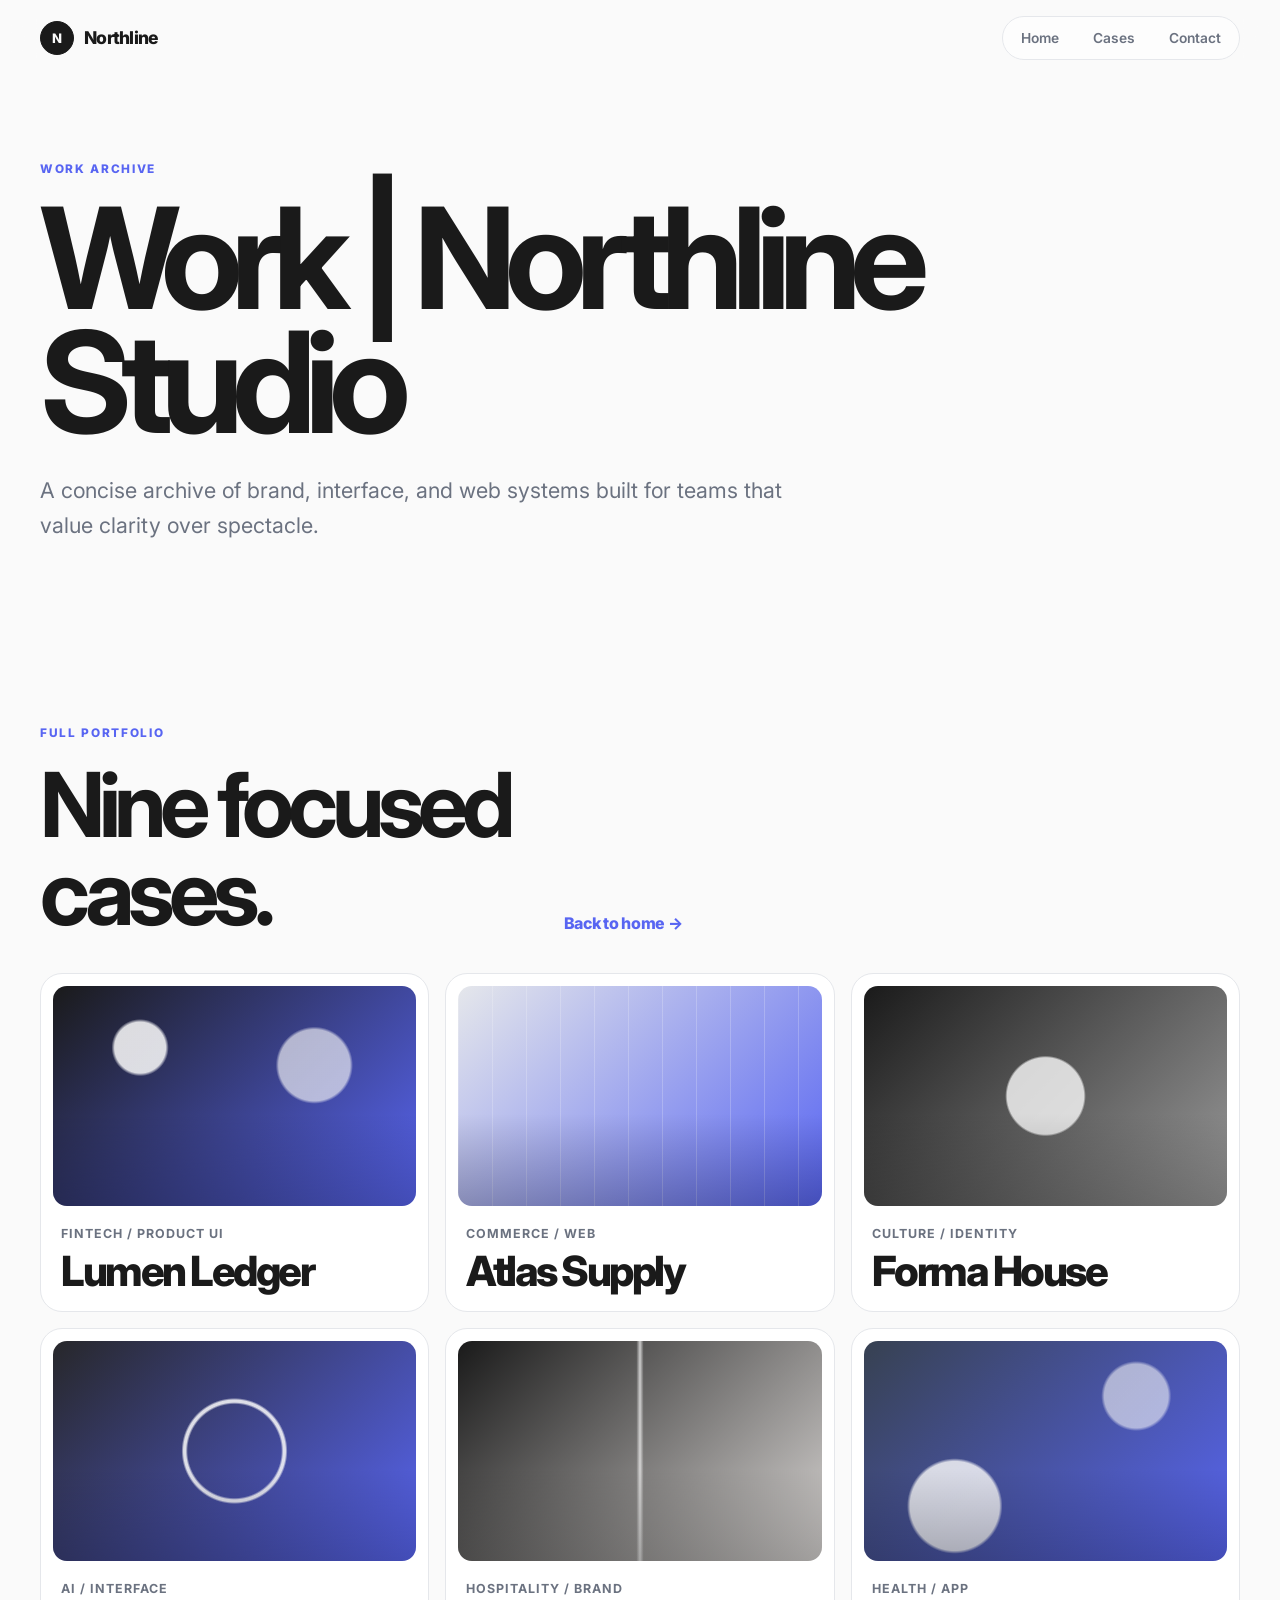
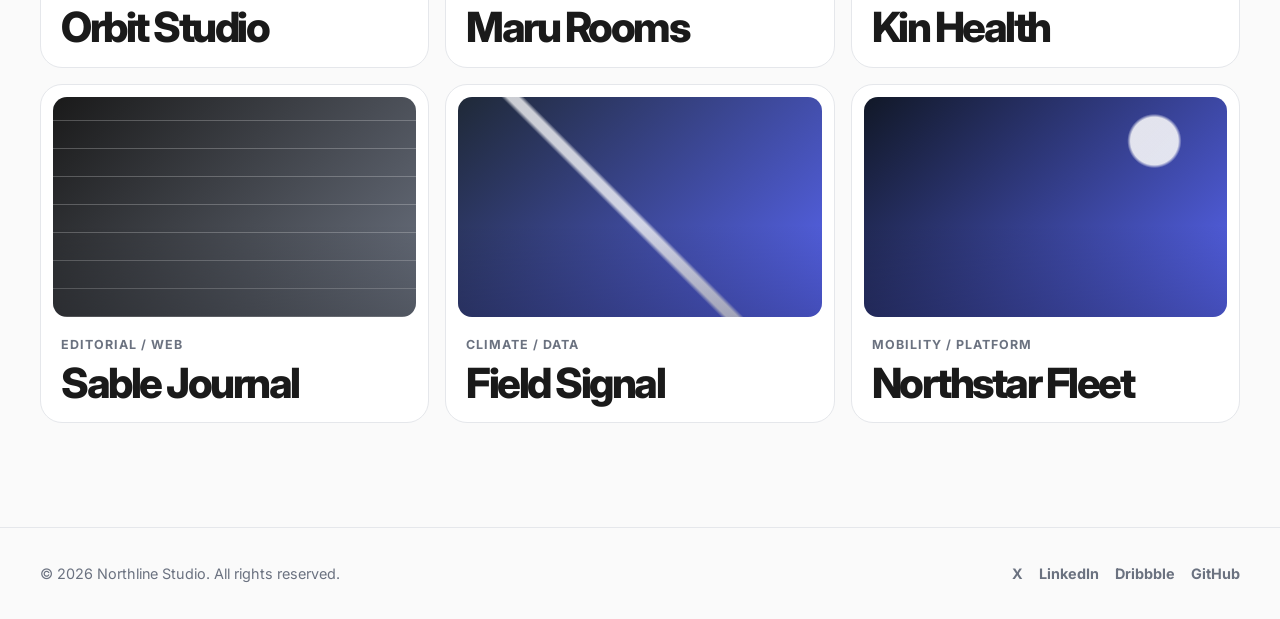
==== cases/index.html @ 24eda6a8 "Initial commit - Michael Moss portfolio" ====
<!DOCTYPE html>
<html lang="en">
<head>
  <meta charset="UTF-8" />
  <meta name="viewport" content="width=device-width, initial-scale=1.0" />
  <title>Work | Northline Studio</title>
  <meta name="description" content="Selected portfolio cases from Northline Studio, a minimal digital product design studio." />
  <link rel="preconnect" href="https://fonts.googleapis.com" />
  <link rel="preconnect" href="https://fonts.gstatic.com" crossorigin />
  <link href="https://fonts.googleapis.com/css2?family=Inter:wght@300;400;500;600;700;800&display=swap" rel="stylesheet" />
  <link rel="stylesheet" href="../css/style.css" />
</head>
<body class="page-cases">
  <header class="site-header" data-header>
    <div class="container nav-shell">
      <a class="brand" href="../index.html" aria-label="Northline Studio home">
        <span class="brand-mark">N</span>
        <span>Northline</span>
      </a>

      <nav class="nav" aria-label="Primary navigation">
        <a class="nav-link" href="../index.html">Home</a>
        <a class="nav-link is-active" href="index.html">Cases</a>
        <a class="nav-link is-contact" href="../contact/index.html">Contact</a>
      </nav>
    </div>
  </header>

  <main>
    <section class="page-hero" aria-labelledby="page-title">
      <div class="container">
        <p class="eyebrow reveal">Work archive</p>
        <h1 id="page-title">Work | Northline Studio</h1>
        <p class="page-lede reveal">
          A concise archive of brand, interface, and web systems built for teams that value clarity over spectacle.
        </p>
      </div>
    </section>

    <section class="section cases-section" aria-labelledby="cases-title">
      <div class="container">
        <div class="section-heading reveal">
          <div>
            <p class="eyebrow" id="cases-title">Full portfolio</p>
            <h2>Nine focused cases.</h2>
          </div>
          <a class="text-link" href="../index.html">Back to home →</a>
        </div>

        <div class="project-grid project-grid--archive">
          <button class="case-card reveal" type="button" data-project="lumen">
            <span class="case-thumb thumb-lumen" aria-hidden="true"></span>
            <span class="case-body">
              <span class="case-meta">Fintech / Product UI</span>
              <span class="case-title">Lumen Ledger</span>
            </span>
          </button>

          <button class="case-card reveal" type="button" data-project="atlas">
            <span class="case-thumb thumb-atlas" aria-hidden="true"></span>
            <span class="case-body">
              <span class="case-meta">Commerce / Web</span>
              <span class="case-title">Atlas Supply</span>
            </span>
          </button>

          <button class="case-card reveal" type="button" data-project="forma">
            <span class="case-thumb thumb-forma" aria-hidden="true"></span>
            <span class="case-body">
              <span class="case-meta">Culture / Identity</span>
              <span class="case-title">Forma House</span>
            </span>
          </button>

          <button class="case-card reveal" type="button" data-project="orbit">
            <span class="case-thumb thumb-orbit" aria-hidden="true"></span>
            <span class="case-body">
              <span class="case-meta">AI / Interface</span>
              <span class="case-title">Orbit Studio</span>
            </span>
          </button>

          <button class="case-card reveal" type="button" data-project="maru">
            <span class="case-thumb thumb-maru" aria-hidden="true"></span>
            <span class="case-body">
              <span class="case-meta">Hospitality / Brand</span>
              <span class="case-title">Maru Rooms</span>
            </span>
          </button>

          <button class="case-card reveal" type="button" data-project="kin">
            <span class="case-thumb thumb-kin" aria-hidden="true"></span>
            <span class="case-body">
              <span class="case-meta">Health / App</span>
              <span class="case-title">Kin Health</span>
            </span>
          </button>

          <button class="case-card reveal" type="button" data-project="sable">
            <span class="case-thumb thumb-sable" aria-hidden="true"></span>
            <span class="case-body">
              <span class="case-meta">Editorial / Web</span>
              <span class="case-title">Sable Journal</span>
            </span>
          </button>

          <button class="case-card reveal" type="button" data-project="field">
            <span class="case-thumb thumb-field" aria-hidden="true"></span>
            <span class="case-body">
              <span class="case-meta">Climate / Data</span>
              <span class="case-title">Field Signal</span>
            </span>
          </button>

          <button class="case-card reveal" type="button" data-project="northstar">
            <span class="case-thumb thumb-northstar" aria-hidden="true"></span>
            <span class="case-body">
              <span class="case-meta">Mobility / Platform</span>
              <span class="case-title">Northstar Fleet</span>
            </span>
          </button>
        </div>
      </div>
    </section>
  </main>

  <footer class="site-footer">
    <div class="container footer-grid">
      <p>© 2026 Northline Studio. All rights reserved.</p>
      <nav aria-label="Footer navigation">
        <a href="https://x.com/" target="_blank" rel="noopener">X</a>
        <a href="https://www.linkedin.com/" target="_blank" rel="noopener">LinkedIn</a>
        <a href="https://dribbble.com/" target="_blank" rel="noopener">Dribbble</a>
        <a href="https://github.com/" target="_blank" rel="noopener">GitHub</a>
      </nav>
    </div>
  </footer>

  <div class="modal" data-modal aria-hidden="true">
    <div class="modal__overlay" data-modal-close></div>
    <article class="modal__panel" role="dialog" aria-modal="true" aria-labelledby="modal-title">
      <button class="modal__close" type="button" data-modal-close aria-label="Close project details">×</button>
      <div class="modal__visual" data-modal-visual></div>
      <div class="modal__content">
        <p class="eyebrow" data-modal-category></p>
        <h2 id="modal-title" data-modal-title></h2>
        <p data-modal-description></p>
        <dl class="modal__details">
          <div>
            <dt>Role</dt>
            <dd data-modal-role></dd>
          </div>
          <div>
            <dt>Technology</dt>
            <dd data-modal-tech></dd>
          </div>
        </dl>
        <a class="text-link" data-modal-link href="#">Visit project →</a>
      </div>
    </article>
  </div>

  <script src="../js/main.js" defer></script>
</body>
</html>
---- css/style.css ----
:root {
  --bg: #fafafa;
  --text: #1a1a1a;
  --accent: #5865f2;
  --muted: #6b7280;
  --line: #e5e7eb;
  --soft: #f2f3f7;
  --white: #ffffff;
  --shadow: 0 24px 70px rgba(26, 26, 26, 0.12);
  --radius: 22px;
  --header-height: 76px;
  --ease: cubic-bezier(0.2, 0.8, 0.2, 1);
}

*,
*::before,
*::after {
  box-sizing: border-box;
}

html {
  scroll-behavior: smooth;
  background: var(--bg);
  color: var(--text);
}

body {
  margin: 0;
  min-height: 100vh;
  background: var(--bg);
  color: var(--text);
  font-family: "Inter", system-ui, -apple-system, BlinkMacSystemFont, "Segoe UI", sans-serif;
  font-size: 16px;
  line-height: 1.6;
  text-rendering: optimizeLegibility;
  -webkit-font-smoothing: antialiased;
  -moz-osx-font-smoothing: grayscale;
}

body.modal-open {
  overflow: hidden;
}

a {
  color: inherit;
  text-decoration: none;
}

button,
input,
textarea {
  font: inherit;
}

button {
  color: inherit;
}

img,
svg {
  display: block;
  max-width: 100%;
}

::selection {
  background: var(--accent);
  color: var(--white);
}

.container {
  width: min(100% - 40px, 1200px);
  margin-inline: auto;
}

.site-header {
  position: fixed;
  inset: 0 0 auto;
  z-index: 50;
  background: rgba(250, 250, 250, 0.78);
  border-bottom: 1px solid transparent;
  backdrop-filter: blur(18px);
  -webkit-backdrop-filter: blur(18px);
  transition: border-color 240ms ease, background 240ms ease;
}

.site-header.is-scrolled {
  border-bottom-color: var(--line);
  background: rgba(250, 250, 250, 0.92);
}

.nav-shell {
  display: flex;
  align-items: center;
  justify-content: space-between;
  min-height: var(--header-height);
  gap: 24px;
}

.brand {
  display: inline-flex;
  align-items: center;
  gap: 10px;
  font-weight: 800;
  letter-spacing: -0.04em;
  font-size: 1.1rem;
}

.brand-mark {
  display: grid;
  place-items: center;
  width: 34px;
  height: 34px;
  border: 1px solid var(--text);
  border-radius: 50%;
  font-size: 0.82rem;
  letter-spacing: -0.02em;
  background: var(--text);
  color: var(--bg);
}

.nav {
  display: flex;
  align-items: center;
  gap: 6px;
  padding: 4px;
  border: 1px solid var(--line);
  border-radius: 999px;
  background: rgba(255, 255, 255, 0.56);
}

.nav-link {
  display: inline-flex;
  align-items: center;
  min-height: 34px;
  padding: 0 14px;
  border-radius: 999px;
  color: var(--muted);
  font-size: 0.86rem;
  font-weight: 600;
  transition: color 180ms ease, background 180ms ease;
}

.nav-link:hover,
.nav-link:focus-visible,
.nav-link.is-active {
  color: var(--text);
  background: var(--white);
  outline: none;
}

.nav-link.is-active {
  color: var(--accent);
}

.hero {
  position: relative;
  min-height: 100svh;
  padding: calc(var(--header-height) + 42px) 0 96px;
  display: flex;
  align-items: center;
}

.hero-grid {
  display: grid;
  gap: 48px;
  align-items: end;
}

.hero-copy {
  max-width: 780px;
}

.eyebrow {
  margin: 0 0 18px;
  color: var(--accent);
  font-size: 0.74rem;
  font-weight: 800;
  letter-spacing: 0.14em;
  text-transform: uppercase;
}

.hero h1,
.page-hero h1,
.split h2,
.section-heading h2,
.contact-copy h2 {
  margin: 0;
  font-size: clamp(3rem, 12vw, 8.8rem);
  line-height: 0.88;
  letter-spacing: -0.08em;
}

.hero-lede,
.page-lede,
.intro-copy p,
.process-panel p,
.contact-copy p {
  max-width: 640px;
  margin: 28px 0 0;
  color: var(--muted);
  font-size: clamp(1.05rem, 2vw, 1.35rem);
  line-height: 1.65;
}

.hero-actions,
.button-row {
  display: flex;
  flex-wrap: wrap;
  gap: 12px;
  margin-top: 34px;
}

.button {
  display: inline-flex;
  align-items: center;
  justify-content: center;
  min-height: 48px;
  padding: 0 20px;
  border: 1px solid var(--text);
  border-radius: 999px;
  font-weight: 700;
  transition: transform 180ms var(--ease), background 180ms ease, color 180ms ease, border-color 180ms ease;
}

.button:hover,
.button:focus-visible {
  transform: translateY(-2px);
  outline: none;
}

.button-primary {
  background: var(--text);
  color: var(--bg);
}

.button-primary:hover,
.button-primary:focus-visible {
  background: var(--accent);
  border-color: var(--accent);
}

.button-secondary {
  background: transparent;
  color: var(--text);
}

.button-secondary:hover,
.button-secondary:focus-visible {
  background: var(--soft);
}

.showreel {
  position: relative;
  min-height: 360px;
  border-radius: var(--radius);
  overflow: hidden;
  background:
    radial-gradient(circle at 20% 20%, rgba(88, 101, 242, 0.28), transparent 34%),
    linear-gradient(135deg, #1a1a1a 0%, #303030 48%, #5865f2 100%);
  box-shadow: var(--shadow);
  isolation: isolate;
}

.showreel::before {
  content: "";
  position: absolute;
  inset: 18px;
  border: 1px solid rgba(250, 250, 250, 0.18);
  border-radius: calc(var(--radius) - 8px);
  pointer-events: none;
}

.showreel::after {
  content: "";
  position: absolute;
  inset: 0;
  background:
    linear-gradient(rgba(250, 250, 250, 0.05) 1px, transparent 1px),
    linear-gradient(90deg, rgba(250, 250, 250, 0.05) 1px, transparent 1px);
  background-size: 42px 42px;
  opacity: 0.45;
  pointer-events: none;
}

.showreel__label,
.showreel__caption {
  position: absolute;
  z-index: 2;
  color: rgba(250, 250, 250, 0.82);
}

.showreel__label {
  top: 28px;
  left: 28px;
  font-size: 0.78rem;
  font-weight: 800;
  letter-spacing: 0.12em;
  text-transform: uppercase;
}

.showreel__caption {
  left: 28px;
  bottom: 28px;
  max-width: 360px;
  font-size: 0.95rem;
}

.play-button {
  position: absolute;
  z-index: 2;
  inset: 0;
  margin: auto;
  width: 86px;
  height: 86px;
  border: 1px solid rgba(250, 250, 250, 0.5);
  border-radius: 50%;
  background: rgba(250, 250, 250, 0.12);
  backdrop-filter: blur(12px);
  -webkit-backdrop-filter: blur(12px);
  transition: transform 220ms var(--ease), background 220ms ease;
}

.play-button::before {
  content: "";
  position: absolute;
  left: 34px;
  top: 29px;
  border-left: 18px solid var(--bg);
  border-top: 12px solid transparent;
  border-bottom: 12px solid transparent;
}

.showreel:hover .play-button,
.showreel:focus-visible .play-button {
  transform: scale(1.06);
  background: rgba(250, 250, 250, 0.2);
  outline: none;
}

.scroll-cue {
  position: absolute;
  left: 50%;
  bottom: 28px;
  display: inline-flex;
  align-items: center;
  gap: 10px;
  transform: translateX(-50%);
  color: var(--muted);
  font-size: 0.72rem;
  font-weight: 800;
  letter-spacing: 0.16em;
  text-transform: uppercase;
}

.scroll-cue span {
  width: 6px;
  height: 6px;
  border-right: 1px solid currentColor;
  border-bottom: 1px solid currentColor;
  transform: rotate(45deg);
  animation: cue 1.5s infinite;
}

@keyframes cue {
  0%, 100% { transform: rotate(45deg) translate(0, 0); }
  50% { transform: rotate(45deg) translate(4px, 4px); }
}

.section {
  padding: 104px 0;
}

.split {
  display: grid;
  gap: 32px;
  align-items: end;
}

.split h2,
.section-heading h2,
.contact-copy h2 {
  max-width: 920px;
}

.intro-copy {
  display: grid;
  gap: 18px;
  padding-top: 32px;
  border-top: 1px solid var(--line);
}

.stats {
  display: grid;
  grid-template-columns: 1fr;
  gap: 0;
  margin-top: 52px;
  border-top: 1px solid var(--line);
  border-bottom: 1px solid var(--line);
}

.stats div {
  padding: 24px 0;
  border-bottom: 1px solid var(--line);
}

.stats div:last-child {
  border-bottom: 0;
}

.stats strong {
  display: block;
  font-size: clamp(2.4rem, 8vw, 5rem);
  line-height: 0.9;
  letter-spacing: -0.07em;
}

.stats span {
  display: block;
  margin-top: 8px;
  color: var(--muted);
  font-size: 0.92rem;
}

.section-heading {
  display: grid;
  gap: 24px;
  align-items: end;
  margin-bottom: 36px;
}

.section-heading h2 {
  font-size: clamp(2.4rem, 7vw, 5.6rem);
  line-height: 0.98;
  letter-spacing: -0.07em;
}

.text-link {
  width: fit-content;
  color: var(--accent);
  font-weight: 800;
  letter-spacing: -0.02em;
}

.text-link:hover,
.text-link:focus-visible {
  text-decoration: underline;
  text-underline-offset: 6px;
  outline: none;
}

.project-grid {
  display: grid;
  gap: 16px;
}

.case-card {
  display: grid;
  gap: 18px;
  width: 100%;
  padding: 12px;
  border: 1px solid var(--line);
  border-radius: var(--radius);
  background: var(--white);
  text-align: left;
  cursor: pointer;
  transition: transform 220ms var(--ease), box-shadow 220ms ease, border-color 220ms ease;
}

.case-card:hover,
.case-card:focus-visible {
  transform: translateY(-4px);
  border-color: rgba(88, 101, 242, 0.5);
  box-shadow: 0 18px 50px rgba(26, 26, 26, 0.08);
  outline: none;
}

.case-thumb {
  display: block;
  min-height: 220px;
  border-radius: calc(var(--radius) - 8px);
  background-color: var(--soft);
  position: relative;
  overflow: hidden;
}

.case-thumb::after {
  content: "";
  position: absolute;
  inset: 0;
  background: linear-gradient(to top, rgba(0, 0, 0, 0.24), transparent 42%);
}

.thumb-lumen {
  background:
    radial-gradient(circle at 24% 28%, rgba(250, 250, 250, 0.86) 0 8%, transparent 9%),
    radial-gradient(circle at 72% 36%, rgba(250, 250, 250, 0.64) 0 12%, transparent 13%),
    linear-gradient(135deg, #1a1a1a, #5865f2);
}

.thumb-atlas {
  background:
    repeating-linear-gradient(90deg, rgba(250, 250, 250, 0.22) 0 1px, transparent 1px 34px),
    linear-gradient(135deg, #e5e7eb, #5865f2);
}

.thumb-forma {
  background:
    radial-gradient(circle at 50% 50%, rgba(250, 250, 250, 0.8) 0 18%, transparent 19%),
    linear-gradient(135deg, #1a1a1a, #9a9a9a);
}

.thumb-orbit {
  background:
    radial-gradient(circle at 50% 50%, transparent 0 22%, rgba(250, 250, 250, 0.85) 23% 24%, transparent 25%),
    linear-gradient(135deg, #27272a, #5865f2);
}

.thumb-maru {
  background:
    linear-gradient(90deg, transparent 49%, rgba(250, 250, 250, 0.72) 50%, transparent 51%),
    linear-gradient(135deg, #1a1a1a, #d6d3d1);
}

.thumb-kin {
  background:
    radial-gradient(circle at 25% 75%, rgba(250, 250, 250, 0.82) 0 14%, transparent 15%),
    radial-gradient(circle at 75% 25%, rgba(250, 250, 250, 0.58) 0 10%, transparent 11%),
    linear-gradient(135deg, #374151, #5865f2);
}

.thumb-sable {
  background:
    repeating-linear-gradient(0deg, rgba(250, 250, 250, 0.24) 0 1px, transparent 1px 28px),
    linear-gradient(135deg, #1a1a1a, #6b7280);
}

.thumb-field {
  background:
    linear-gradient(45deg, transparent 45%, rgba(250, 250, 250, 0.78) 46% 48%, transparent 49%),
    linear-gradient(135deg, #1f2937, #5865f2);
}

.thumb-northstar {
  background:
    radial-gradient(circle at 80% 20%, rgba(250, 250, 250, 0.88) 0 7%, transparent 8%),
    linear-gradient(135deg, #111827, #5865f2);
}

.case-body {
  display: grid;
  gap: 8px;
  padding: 0 8px 6px;
}

.case-meta {
  color: var(--muted);
  font-size: 0.78rem;
  font-weight: 700;
  letter-spacing: 0.08em;
  text-transform: uppercase;
}

.case-title {
  display: block;
  font-size: clamp(1.45rem, 4vw, 2.6rem);
  line-height: 1;
  font-weight: 800;
  letter-spacing: -0.06em;
}

.process-panel {
  display: grid;
  gap: 22px;
  padding: clamp(28px, 6vw, 64px);
  border-radius: var(--radius);
  background: var(--text);
  color: var(--bg);
  overflow: hidden;
  position: relative;
}

.process-panel::after {
  content: "";
  position: absolute;
  right: -12%;
  top: -30%;
  width: 42%;
  aspect-ratio: 1;
  border: 1px solid rgba(250, 250, 250, 0.22);
  border-radius: 50%;
}

.process-panel .eyebrow,
.process-panel p,
.process-panel h2 {
  position: relative;
  z-index: 1;
}

.process-panel p {
  max-width: 620px;
  color: rgba(250, 250, 250, 0.68);
}

.page-hero {
  padding: calc(var(--header-height) + 84px) 0 76px;
}

.page-lede {
  max-width: 760px;
}

.contact-page {
  min-height: 78svh;
  display: flex;
  align-items: center;
}

.contact-section {
  padding-top: 0;
}

.contact-grid {
  display: grid;
  gap: 48px;
  align-items: start;
}

.contact-copy {
  max-width: 620px;
}

.contact-copy a:not(.button) {
  color: var(--accent);
  font-weight: 800;
}

.socials {
  display: flex;
  flex-wrap: wrap;
  gap: 10px;
  margin: 34px 0;
}

.socials a {
  display: inline-flex;
  align-items: center;
  justify-content: center;
  min-width: 46px;
  min-height: 46px;
  padding: 0 14px;
  border: 1px solid var(--line);
  border-radius: 999px;
  color: var(--muted);
  font-weight: 800;
  transition: color 180ms ease, border-color 180ms ease, background 180ms ease;
}

.socials a:hover,
.socials a:focus-visible {
  color: var(--accent);
  border-color: var(--accent);
  background: rgba(88, 101, 242, 0.06);
  outline: none;
}

.contact-form {
  display: grid;
  gap: 18px;
  padding: 18px;
  border: 1px solid var(--line);
  border-radius: var(--radius);
  background: var(--white);
}

.field label {
  display: block;
  margin-bottom: 8px;
  color: var(--muted);
  font-size: 0.82rem;
  font-weight: 800;
  letter-spacing: 0.08em;
  text-transform: uppercase;
}

.field input,
.field textarea {
  width: 100%;
  border: 1px solid var(--line);
  border-radius: 16px;
  background: var(--bg);
  color: var(--text);
  padding: 15px 16px;
  outline: none;
  transition: border-color 180ms ease, box-shadow 180ms ease, background 180ms ease;
}

.field textarea {
  resize: vertical;
}

.field input:focus,
.field textarea:focus {
  border-color: var(--accent);
  box-shadow: 0 0 0 4px rgba(88, 101, 242, 0.12);
  background: var(--white);
}

.form-note {
  min-height: 1.4em;
  margin: 0;
  color: var(--accent);
  font-weight: 700;
}

.site-footer {
  padding: 34px 0;
  border-top: 1px solid var(--line);
}

.footer-grid {
  display: flex;
  align-items: center;
  justify-content: space-between;
  gap: 20px;
}

.site-footer p {
  margin: 0;
  color: var(--muted);
  font-size: 0.9rem;
}

.site-footer nav {
  display: flex;
  flex-wrap: wrap;
  gap: 16px;
}

.site-footer nav a {
  color: var(--muted);
  font-size: 0.9rem;
  font-weight: 700;
}

.site-footer nav a:hover,
.site-footer nav a:focus-visible {
  color: var(--accent);
  outline: none;
}

.modal {
  position: fixed;
  inset: 0;
  z-index: 100;
  display: grid;
  place-items: center;
  padding: 18px;
  opacity: 0;
  visibility: hidden;
  pointer-events: none;
  transition: opacity 220ms ease, visibility 220ms ease;
}

.modal.is-open {
  opacity: 1;
  visibility: visible;
  pointer-events: auto;
}

.modal__overlay {
  position: absolute;
  inset: 0;
  background: rgba(0, 0, 0, 0.62);
  backdrop-filter: blur(8px);
  -webkit-backdrop-filter: blur(8px);
}

.modal__panel {
  position: relative;
  z-index: 1;
  width: min(100%, 760px);
  max-height: min(88svh, 820px);
  overflow: auto;
  border-radius: var(--radius);
  background: var(--white);
  box-shadow: var(--shadow);
  transform: translateY(18px) scale(0.98);
  transition: transform 240ms var(--ease);
}

.modal.is-open .modal__panel {
  transform: translateY(0) scale(1);
}

.modal__close {
  position: absolute;
  top: 12px;
  right: 12px;
  z-index: 2;
  display: grid;
  place-items: center;
  width: 42px;
  height: 42px;
  border: 1px solid rgba(250, 250, 250, 0.4);
  border-radius: 50%;
  background: rgba(250, 250, 250, 0.16);
  color: var(--bg);
  cursor: pointer;
  font-size: 1.5rem;
  line-height: 1;
}

.modal__close:hover,
.modal__close:focus-visible {
  background: rgba(250, 250, 250, 0.28);
  outline: none;
}

.modal__visual {
  min-height: 260px;
  background: linear-gradient(135deg, #1a1a1a, #5865f2);
}

.modal__content {
  padding: clamp(24px, 5vw, 42px);
}

.modal__content h2 {
  margin: 0;
  font-size: clamp(2.2rem, 8vw, 4.8rem);
  line-height: 0.96;
  letter-spacing: -0.07em;
}

.modal__content > p:not(.eyebrow) {
  margin: 22px 0 0;
  color: var(--muted);
}

.modal__details {
  display: grid;
  grid-template-columns: 1fr;
  gap: 14px;
  margin: 30px 0 0;
}

.modal__details div {
  padding-top: 16px;
  border-top: 1px solid var(--line);
}

.modal__details dt {
  margin-bottom: 4px;
  color: var(--muted);
  font-size: 0.78rem;
  font-weight: 800;
  letter-spacing: 0.1em;
  text-transform: uppercase;
}

.modal__details dd {
  margin: 0;
  font-weight: 700;
}

.reveal {
  opacity: 0;
  transform: translateY(24px);
  transition: opacity 640ms var(--ease), transform 640ms var(--ease);
}

.reveal.is-visible {
  opacity: 1;
  transform: translateY(0);
}

@media (min-width: 560px) {
  .container {
    width: min(100% - 56px, 1200px);
  }

  .project-grid--featured {
    grid-template-columns: repeat(2, minmax(0, 1fr));
  }

  .stats {
    grid-template-columns: repeat(3, minmax(0, 1fr));
  }

  .stats div {
    padding-right: 36px;
    border-bottom: 0;
  }

  .stats div:last-child {
    border-right: 0;
  }

  .modal__details {
    grid-template-columns: repeat(2, minmax(0, 1fr));
  }
}

@media (min-width: 768px) {
  .hero-grid {
    grid-template-columns: minmax(0, 0.95fr) minmax(360px, 1.05fr);
  }

  .split,
  .section-heading,
  .contact-grid {
    grid-template-columns: 0.85fr 1.15fr;
  }

  .project-grid--archive {
    grid-template-columns: repeat(3, minmax(0, 1fr));
  }
}

@media (min-width: 1024px) {
  .project-grid--archive {
    grid-template-columns: repeat(3, minmax(0, 1fr));
  }
}

@media (prefers-reduced-motion: reduce) {
  html {
    scroll-behavior: auto;
  }

  *,
  *::before,
  *::after {
    animation-duration: 0.001ms !important;
    animation-iteration-count: 1 !important;
    scroll-behavior: auto !important;
    transition-duration: 0.001ms !important;
  }

  .reveal {
    opacity: 1;
    transform: none;
  }
}
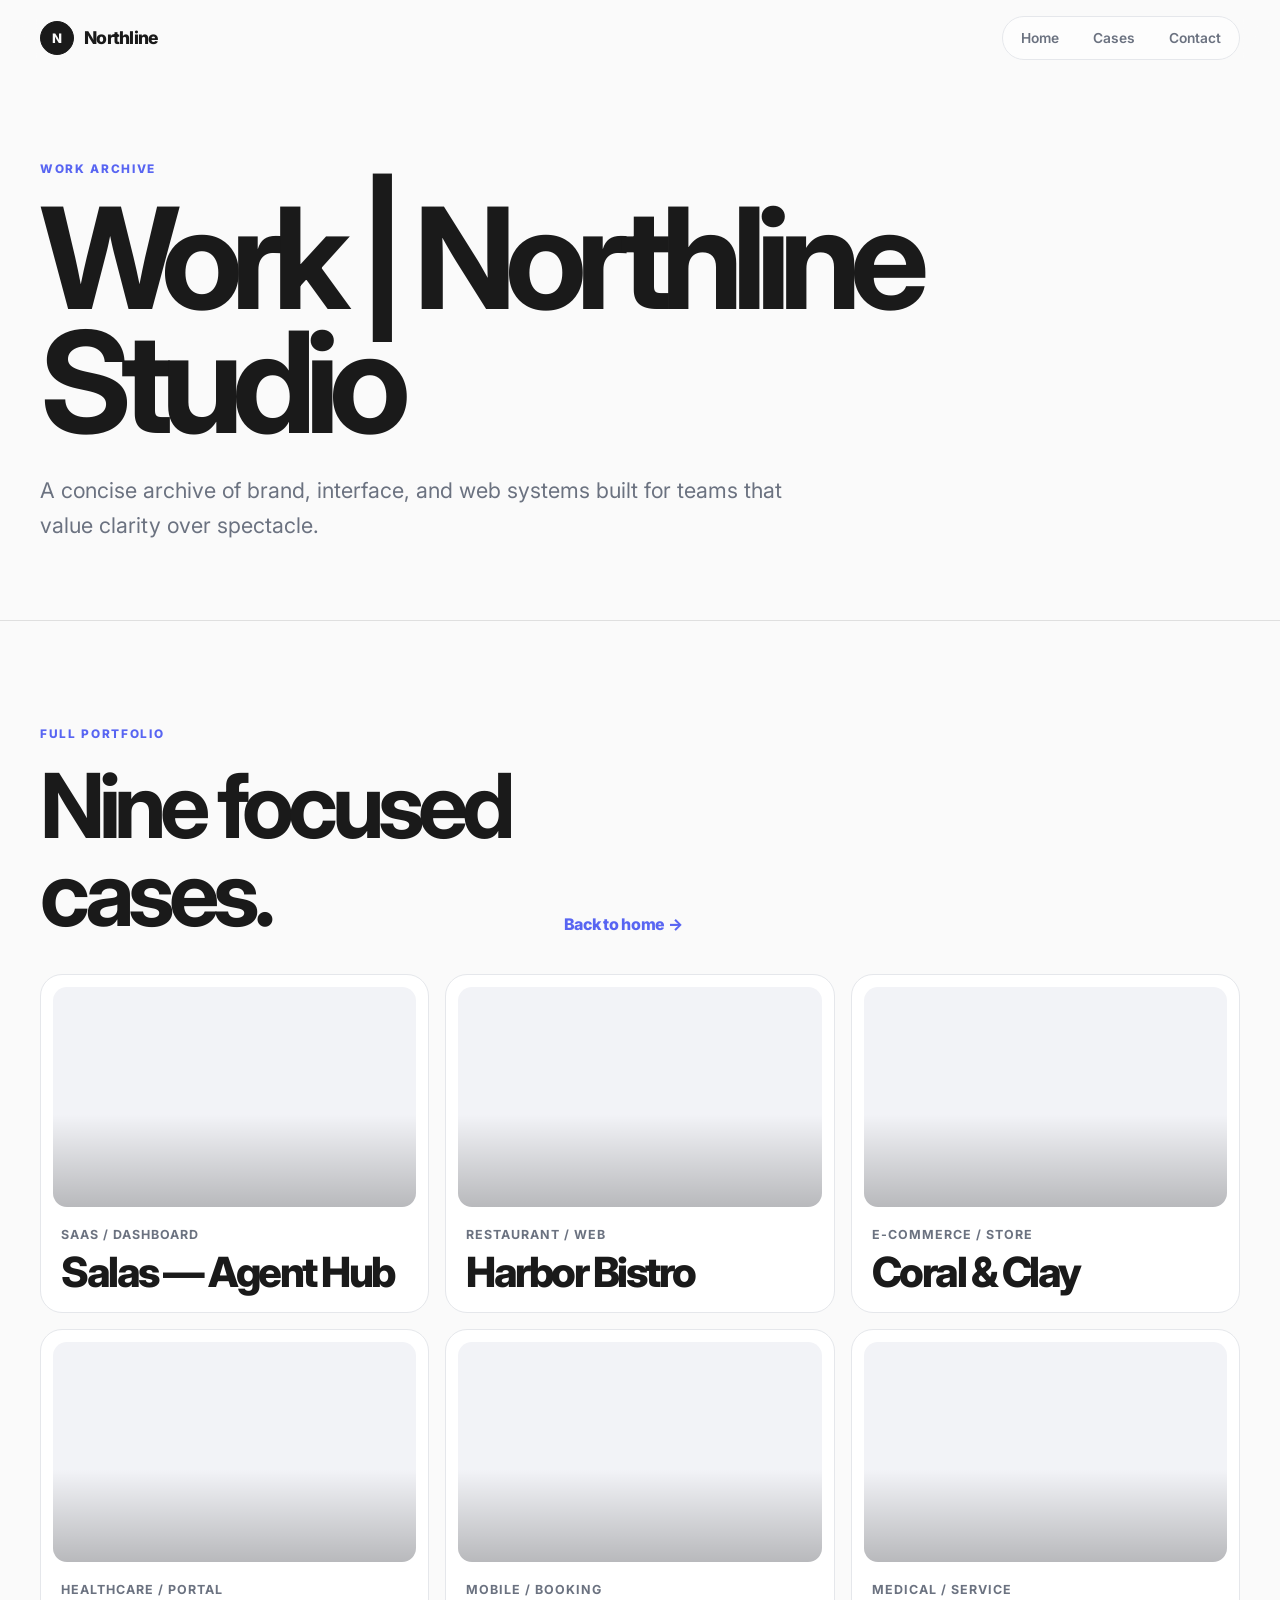
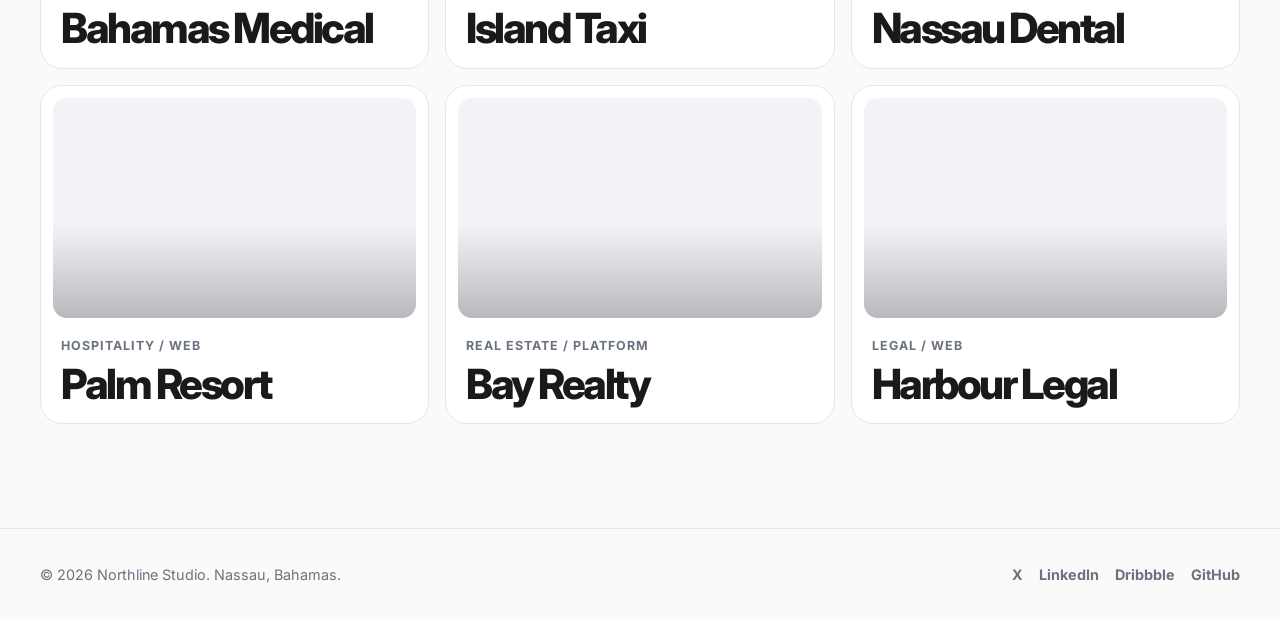
==== commit e66e0051: "Rebrand to Northline Studio + services/pricing/process + Nassau location" ====
--- a/cases/index.html
+++ b/cases/index.html
@@ -48,75 +48,75 @@
         </div>
 
         <div class="project-grid project-grid--archive">
-          <button class="case-card reveal" type="button" data-project="lumen">
-            <span class="case-thumb thumb-lumen" aria-hidden="true"></span>
+          <button class="case-card reveal" type="button" data-project="salas">
+            <span class="case-thumb thumb-salas" aria-hidden="true"></span>
             <span class="case-body">
-              <span class="case-meta">Fintech / Product UI</span>
-              <span class="case-title">Lumen Ledger</span>
+              <span class="case-meta">SaaS / Dashboard</span>
+              <span class="case-title">Salas &mdash; Agent Hub</span>
             </span>
           </button>
 
-          <button class="case-card reveal" type="button" data-project="atlas">
-            <span class="case-thumb thumb-atlas" aria-hidden="true"></span>
+          <button class="case-card reveal" type="button" data-project="harbor">
+            <span class="case-thumb thumb-harbor" aria-hidden="true"></span>
             <span class="case-body">
-              <span class="case-meta">Commerce / Web</span>
-              <span class="case-title">Atlas Supply</span>
+              <span class="case-meta">Restaurant / Web</span>
+              <span class="case-title">Harbor Bistro</span>
             </span>
           </button>
 
-          <button class="case-card reveal" type="button" data-project="forma">
-            <span class="case-thumb thumb-forma" aria-hidden="true"></span>
+          <button class="case-card reveal" type="button" data-project="coral">
+            <span class="case-thumb thumb-coral" aria-hidden="true"></span>
             <span class="case-body">
-              <span class="case-meta">Culture / Identity</span>
-              <span class="case-title">Forma House</span>
+              <span class="case-meta">E-Commerce / Store</span>
+              <span class="case-title">Coral &amp; Clay</span>
             </span>
           </button>
 
-          <button class="case-card reveal" type="button" data-project="orbit">
-            <span class="case-thumb thumb-orbit" aria-hidden="true"></span>
+          <button class="case-card reveal" type="button" data-project="bahamasmed">
+            <span class="case-thumb thumb-bahamasmed" aria-hidden="true"></span>
             <span class="case-body">
-              <span class="case-meta">AI / Interface</span>
-              <span class="case-title">Orbit Studio</span>
+              <span class="case-meta">Healthcare / Portal</span>
+              <span class="case-title">Bahamas Medical</span>
             </span>
           </button>
 
-          <button class="case-card reveal" type="button" data-project="maru">
-            <span class="case-thumb thumb-maru" aria-hidden="true"></span>
+          <button class="case-card reveal" type="button" data-project="islandtaxi">
+            <span class="case-thumb thumb-islandtaxi" aria-hidden="true"></span>
             <span class="case-body">
-              <span class="case-meta">Hospitality / Brand</span>
-              <span class="case-title">Maru Rooms</span>
+              <span class="case-meta">Mobile / Booking</span>
+              <span class="case-title">Island Taxi</span>
             </span>
           </button>
 
-          <button class="case-card reveal" type="button" data-project="kin">
-            <span class="case-thumb thumb-kin" aria-hidden="true"></span>
+          <button class="case-card reveal" type="button" data-project="nassaudental">
+            <span class="case-thumb thumb-nassaudental" aria-hidden="true"></span>
             <span class="case-body">
-              <span class="case-meta">Health / App</span>
-              <span class="case-title">Kin Health</span>
+              <span class="case-meta">Medical / Service</span>
+              <span class="case-title">Nassau Dental</span>
             </span>
           </button>
 
-          <button class="case-card reveal" type="button" data-project="sable">
-            <span class="case-thumb thumb-sable" aria-hidden="true"></span>
+          <button class="case-card reveal" type="button" data-project="palmresort">
+            <span class="case-thumb thumb-palmresort" aria-hidden="true"></span>
             <span class="case-body">
-              <span class="case-meta">Editorial / Web</span>
-              <span class="case-title">Sable Journal</span>
+              <span class="case-meta">Hospitality / Web</span>
+              <span class="case-title">Palm Resort</span>
             </span>
           </button>
 
-          <button class="case-card reveal" type="button" data-project="field">
-            <span class="case-thumb thumb-field" aria-hidden="true"></span>
+          <button class="case-card reveal" type="button" data-project="bayrealty">
+            <span class="case-thumb thumb-bayrealty" aria-hidden="true"></span>
             <span class="case-body">
-              <span class="case-meta">Climate / Data</span>
-              <span class="case-title">Field Signal</span>
+              <span class="case-meta">Real Estate / Platform</span>
+              <span class="case-title">Bay Realty</span>
             </span>
           </button>
 
-          <button class="case-card reveal" type="button" data-project="northstar">
-            <span class="case-thumb thumb-northstar" aria-hidden="true"></span>
+          <button class="case-card reveal" type="button" data-project="harbourlegal">
+            <span class="case-thumb thumb-harbourlegal" aria-hidden="true"></span>
             <span class="case-body">
-              <span class="case-meta">Mobility / Platform</span>
-              <span class="case-title">Northstar Fleet</span>
+              <span class="case-meta">Legal / Web</span>
+              <span class="case-title">Harbour Legal</span>
             </span>
           </button>
         </div>
@@ -126,7 +126,7 @@
 
   <footer class="site-footer">
     <div class="container footer-grid">
-      <p>© 2026 Northline Studio. All rights reserved.</p>
+      <p>© 2026 Northline Studio. Nassau, Bahamas.</p>
       <nav aria-label="Footer navigation">
         <a href="https://x.com/" target="_blank" rel="noopener">X</a>
         <a href="https://www.linkedin.com/" target="_blank" rel="noopener">LinkedIn</a>
--- a/css/style.css
+++ b/css/style.css
@@ -943,3 +943,150 @@
     transform: none;
   }
 }
+/* ── Thin section dividers ── */
+.section + .section {
+  border-top: 1px solid rgba(26,26,26,0.12);
+}
+.page-hero + .section {
+  border-top: 1px solid rgba(26,26,26,0.12);
+}
+
+/* ── Hero enhancement ── */
+.hero {
+  background: linear-gradient(180deg, #fafafa 0%, #f0f0f0 100%);
+}
+
+/* ── Services Grid ── */
+.services-grid {
+  display: grid;
+  grid-template-columns: repeat(3, 1fr);
+  gap: 2rem;
+  margin-top: 3rem;
+}
+@media (max-width: 768px) {
+  .services-grid {
+    grid-template-columns: 1fr;
+  }
+}
+.service-card {
+  background: var(--white);
+  border: 1px solid var(--line);
+  border-radius: var(--radius);
+  padding: 2rem;
+  transition: box-shadow 0.3s var(--ease), transform 0.3s var(--ease);
+}
+.service-card:hover {
+  box-shadow: var(--shadow);
+  transform: translateY(-2px);
+}
+.service-card .eyebrow {
+  color: var(--accent);
+  margin-bottom: 0.5rem;
+}
+.service-card h3 {
+  font-size: 1.25rem;
+  margin: 0 0 1rem;
+}
+.service-card p {
+  font-size: 0.9rem;
+  line-height: 1.6;
+  color: var(--muted);
+  margin: 0 0 1.25rem;
+}
+.pricing-item {
+  display: flex;
+  justify-content: space-between;
+  align-items: center;
+  padding: 0.5rem 0;
+  border-bottom: 1px solid var(--line);
+  font-size: 0.85rem;
+}
+.pricing-item:last-child {
+  border-bottom: none;
+}
+.pricing-item span:last-child {
+  font-weight: 600;
+  color: var(--text);
+}
+.service-card .note {
+  display: block;
+  font-size: 0.8rem;
+  color: var(--muted);
+  font-style: italic;
+  margin-top: 0.75rem;
+}
+
+/* ── Process Timeline ── */
+.timeline {
+  display: grid;
+  grid-template-columns: repeat(5, 1fr);
+  gap: 1.5rem;
+  position: relative;
+  margin-top: 3rem;
+}
+.timeline::before {
+  content: '';
+  position: absolute;
+  top: 1.5rem;
+  left: 10%;
+  right: 10%;
+  height: 2px;
+  background: var(--text);
+  opacity: 0.15;
+}
+.timeline-step {
+  position: relative;
+  padding-top: 3.5rem;
+}
+.timeline-step::before {
+  content: attr(data-step);
+  position: absolute;
+  top: 0;
+  left: 0;
+  width: 2.5rem;
+  height: 2.5rem;
+  border-radius: 50%;
+  background: var(--text);
+  color: var(--bg);
+  display: flex;
+  align-items: center;
+  justify-content: center;
+  font-size: 0.8rem;
+  font-weight: 700;
+}
+.timeline-step h3 {
+  font-size: 1rem;
+  margin: 0 0 0.25rem;
+}
+.timeline-step .step-days {
+  font-size: 0.75rem;
+  color: var(--accent);
+  font-weight: 600;
+  display: block;
+  margin-bottom: 0.5rem;
+}
+.timeline-step p {
+  font-size: 0.85rem;
+  color: var(--muted);
+  line-height: 1.5;
+  margin: 0;
+}
+@media (max-width: 768px) {
+  .timeline {
+    grid-template-columns: 1fr;
+    gap: 0;
+  }
+  .timeline::before {
+    left: 1.25rem;
+    right: auto;
+    width: 2px;
+    height: 85%;
+  }
+  .timeline-step {
+    padding: 0 0 2rem 4rem;
+  }
+  .timeline-step::before {
+    left: 0;
+    top: 0;
+  }
+}
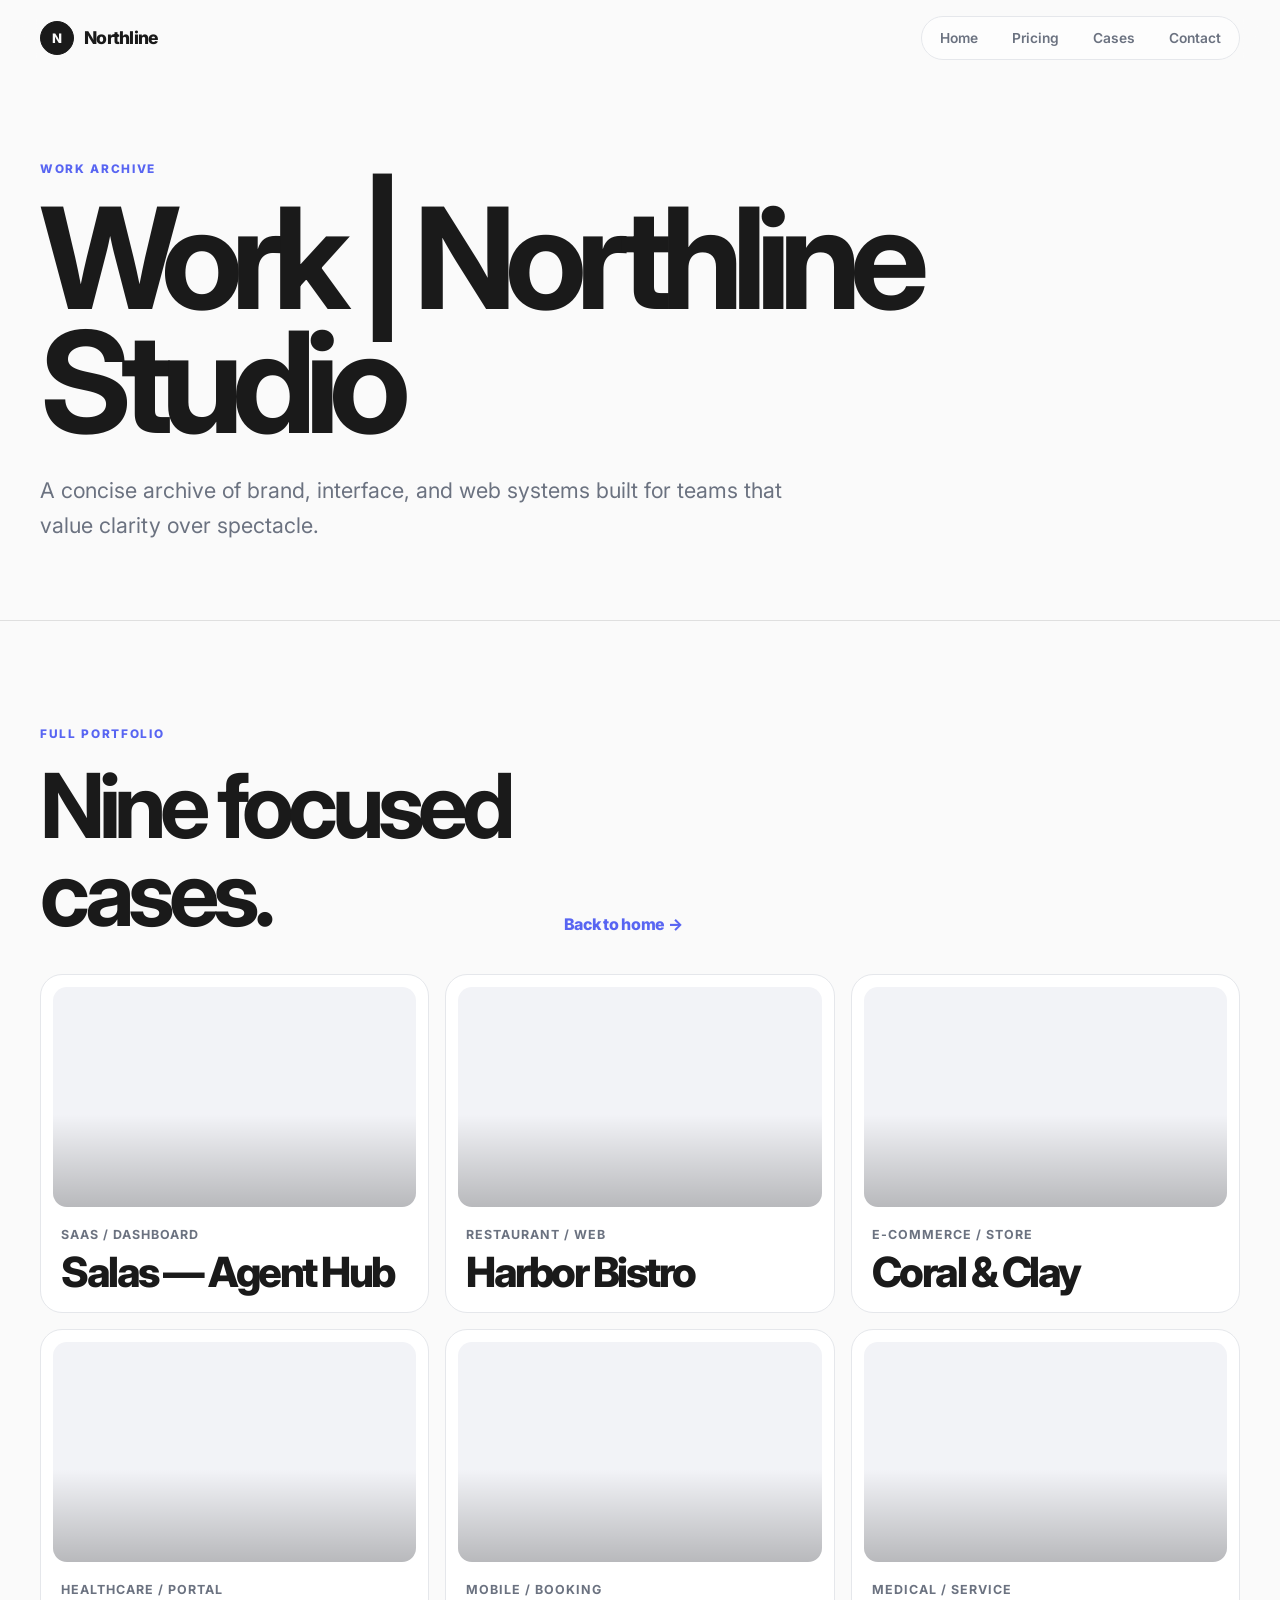
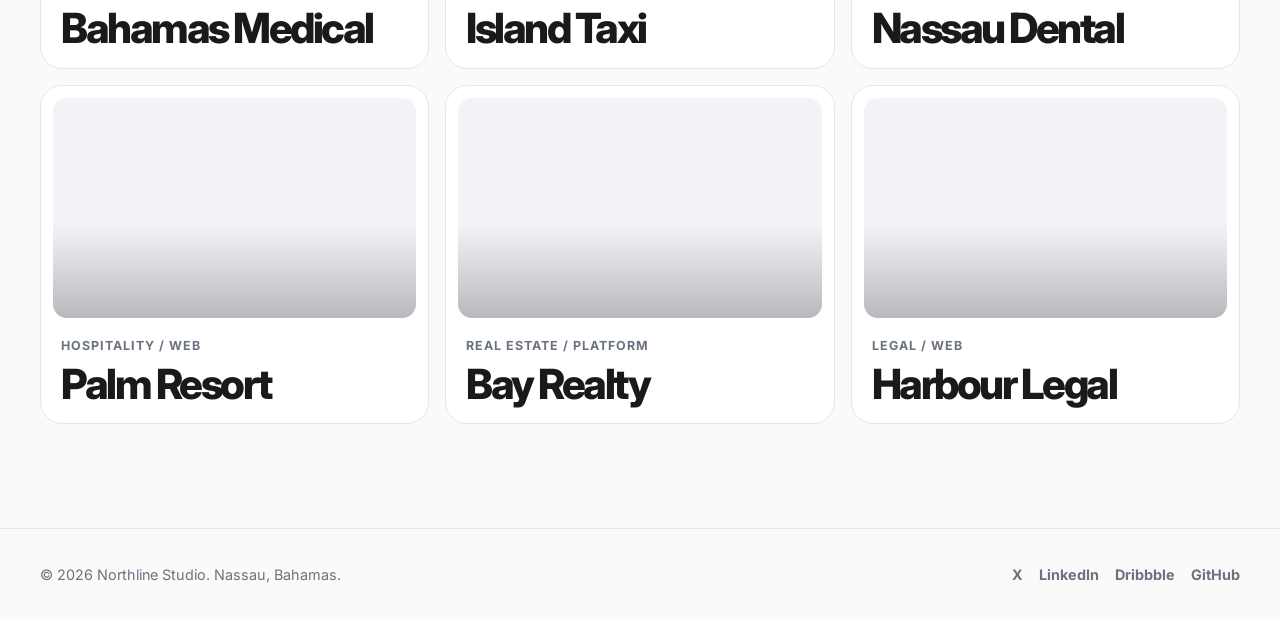
==== commit ac455656: "Pricing page + mobile hamburger + dividers fix" ====
--- a/cases/index.html
+++ b/cases/index.html
@@ -18,8 +18,12 @@
         <span>Northline</span>
       </a>
 
+      <button class="hamburger" data-hamburger aria-label="Toggle menu" aria-expanded="false">
+        <span></span><span></span><span></span>
+      </button>
       <nav class="nav" aria-label="Primary navigation">
         <a class="nav-link" href="../index.html">Home</a>
+        <a class="nav-link is-pricing" href="../pricing/index.html">Pricing</a>
         <a class="nav-link is-active" href="index.html">Cases</a>
         <a class="nav-link is-contact" href="../contact/index.html">Contact</a>
       </nav>
--- a/css/style.css
+++ b/css/style.css
@@ -1090,3 +1090,165 @@
     top: 0;
   }
 }
+
+
+/* -- Hamburger mobile nav -- */
+.hamburger {
+  display: none;
+  flex-direction: column;
+  gap: 5px;
+  background: none;
+  border: none;
+  cursor: pointer;
+  padding: 8px;
+  z-index: 60;
+}
+.hamburger span {
+  display: block;
+  width: 24px;
+  height: 2px;
+  background: var(--text);
+  border-radius: 2px;
+  transition: transform 0.3s var(--ease), opacity 0.3s var(--ease);
+}
+.hamburger.is-open span:nth-child(1) { transform: rotate(45deg) translate(5px, 5px); }
+.hamburger.is-open span:nth-child(2) { opacity: 0; }
+.hamburger.is-open span:nth-child(3) { transform: rotate(-45deg) translate(5px, -5px); }
+
+@media (max-width: 640px) {
+  .hamburger { display: flex; }
+  .nav {
+    position: fixed;
+    top: var(--header-height);
+    left: 0;
+    right: 0;
+    flex-direction: column;
+    gap: 0;
+    padding: 8px;
+    border: none;
+    border-radius: 0;
+    background: var(--bg);
+    box-shadow: 0 20px 40px rgba(0,0,0,0.1);
+    transform: translateY(-100%);
+    opacity: 0;
+    pointer-events: none;
+    transition: transform 0.3s var(--ease), opacity 0.3s var(--ease);
+  }
+  .nav.is-open {
+    transform: translateY(0);
+    opacity: 1;
+    pointer-events: auto;
+  }
+  .nav-link {
+    min-height: 48px;
+    padding: 0 20px;
+    border-radius: 12px;
+    font-size: 1rem;
+  }
+}
+
+/* -- Thin section dividers (mobile fix) -- */
+.section + .section {
+  border-top: 1px solid rgba(26,26,26,0.12);
+}
+.page-hero + .section {
+  border-top: 1px solid rgba(26,26,26,0.12);
+}
+
+/* -- Pricing page -- */
+.pricing-category {
+  margin-bottom: 80px;
+}
+.pricing-category h2 {
+  font-size: clamp(1.8rem, 5vw, 3.2rem);
+  margin: 0 0 8px;
+  letter-spacing: -0.06em;
+}
+.pricing-desc {
+  color: var(--muted);
+  font-size: 1.05rem;
+  margin: 0 0 32px;
+  max-width: 600px;
+}
+.pricing-cards {
+  display: grid;
+  grid-template-columns: repeat(3, 1fr);
+  gap: 20px;
+}
+@media (max-width: 768px) {
+  .pricing-cards { grid-template-columns: 1fr; }
+}
+.pricing-card {
+  background: var(--white);
+  border: 1px solid var(--line);
+  border-radius: var(--radius);
+  padding: 28px;
+  display: flex;
+  flex-direction: column;
+  transition: transform 0.3s var(--ease), box-shadow 0.3s var(--ease);
+}
+.pricing-card:hover {
+  transform: translateY(-4px);
+  box-shadow: var(--shadow);
+}
+.pricing-card.featured {
+  border-color: var(--accent);
+  box-shadow: 0 0 0 1px var(--accent);
+}
+.pricing-card-header {
+  display: flex;
+  justify-content: space-between;
+  align-items: baseline;
+  margin-bottom: 16px;
+}
+.pricing-tier {
+  font-size: 0.82rem;
+  font-weight: 800;
+  letter-spacing: 0.1em;
+  text-transform: uppercase;
+  color: var(--accent);
+}
+.pricing-amount {
+  font-size: 1.4rem;
+  font-weight: 800;
+  letter-spacing: -0.04em;
+}
+.pricing-card p {
+  font-size: 0.9rem;
+  color: var(--muted);
+  line-height: 1.6;
+  margin: 0 0 20px;
+}
+.pricing-card ul {
+  list-style: none;
+  padding: 0;
+  margin: 0 0 24px;
+  flex: 1;
+}
+.pricing-card li {
+  padding: 8px 0;
+  border-bottom: 1px solid var(--line);
+  font-size: 0.85rem;
+  color: var(--text);
+}
+.pricing-card li:last-child {
+  border-bottom: none;
+}
+.pricing-card .button {
+  width: 100%;
+}
+.pricing-cta {
+  text-align: center;
+  padding: 60px 0;
+  border-top: 1px solid rgba(26,26,26,0.12);
+}
+.pricing-cta h2 {
+  font-size: clamp(1.8rem, 5vw, 3.2rem);
+  margin: 0 0 12px;
+}
+.pricing-cta p {
+  max-width: 500px;
+  margin: 0 auto 28px;
+  color: var(--muted);
+}
+
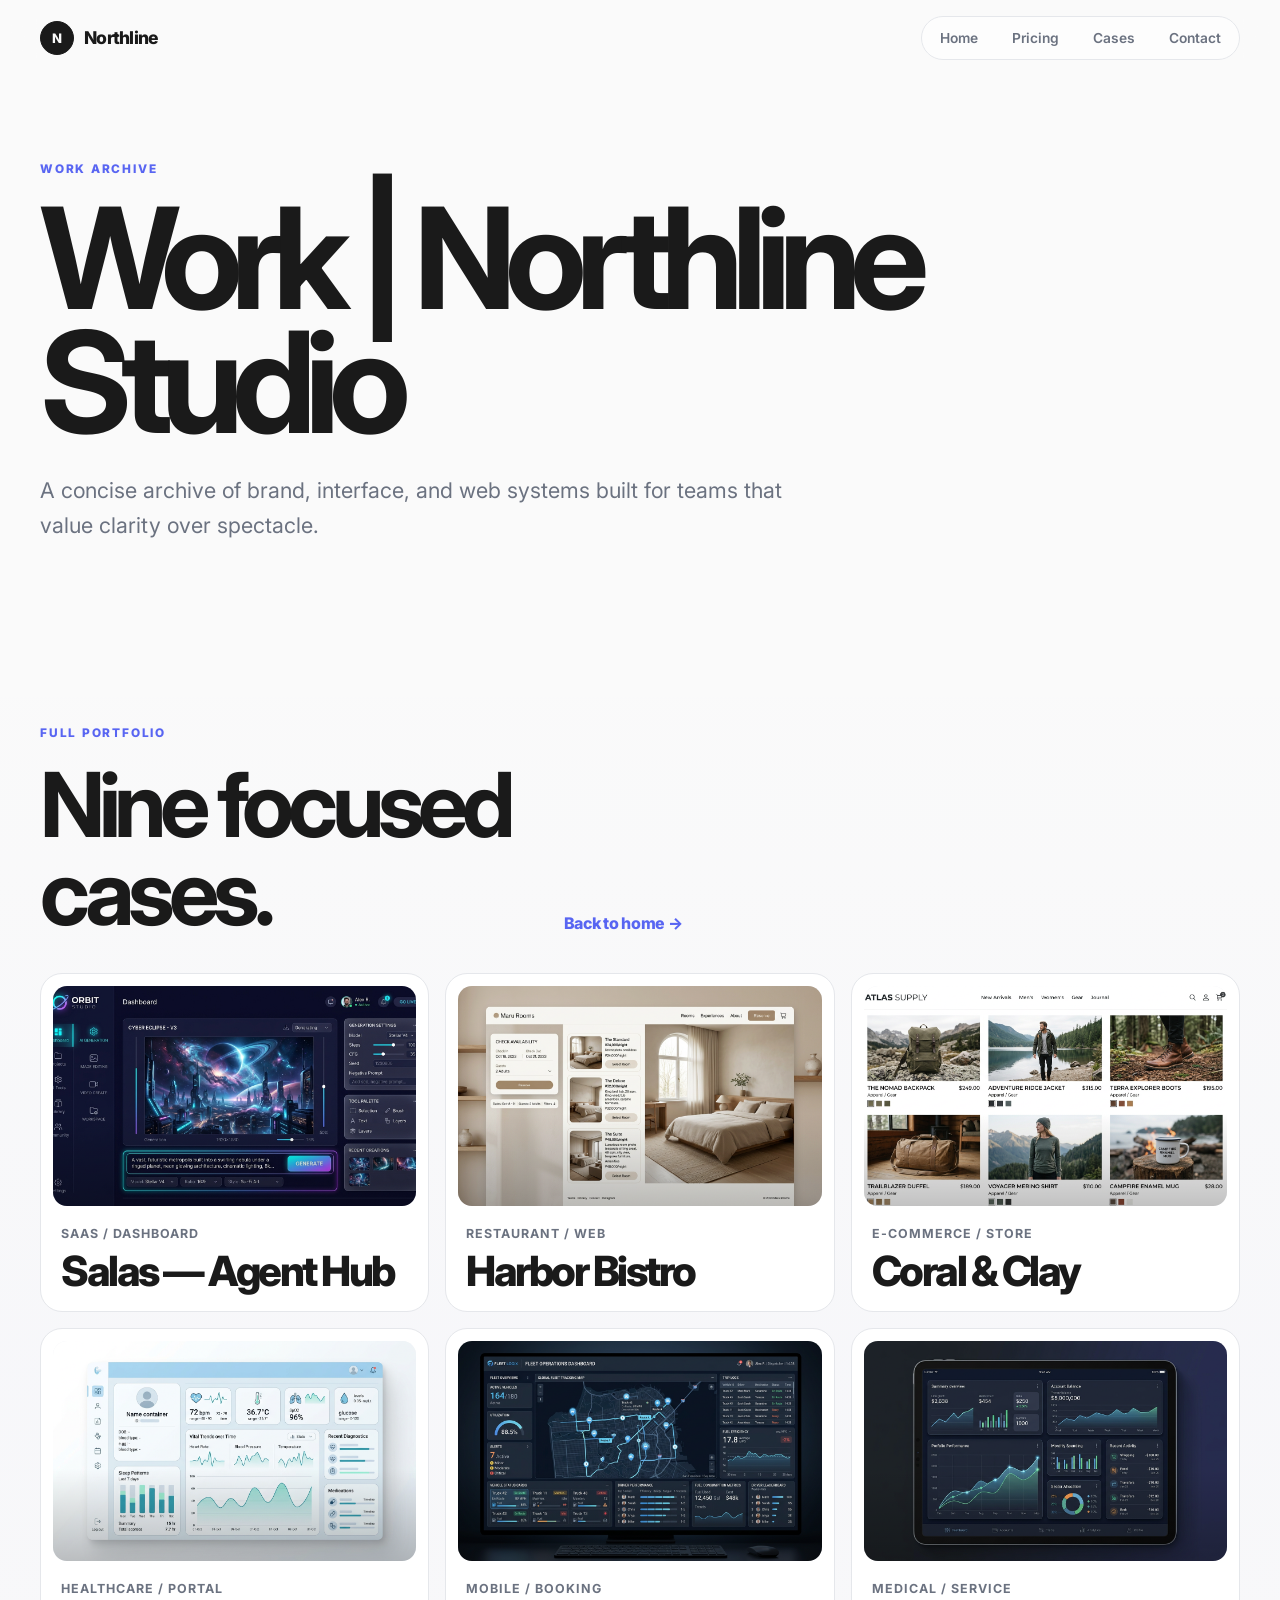
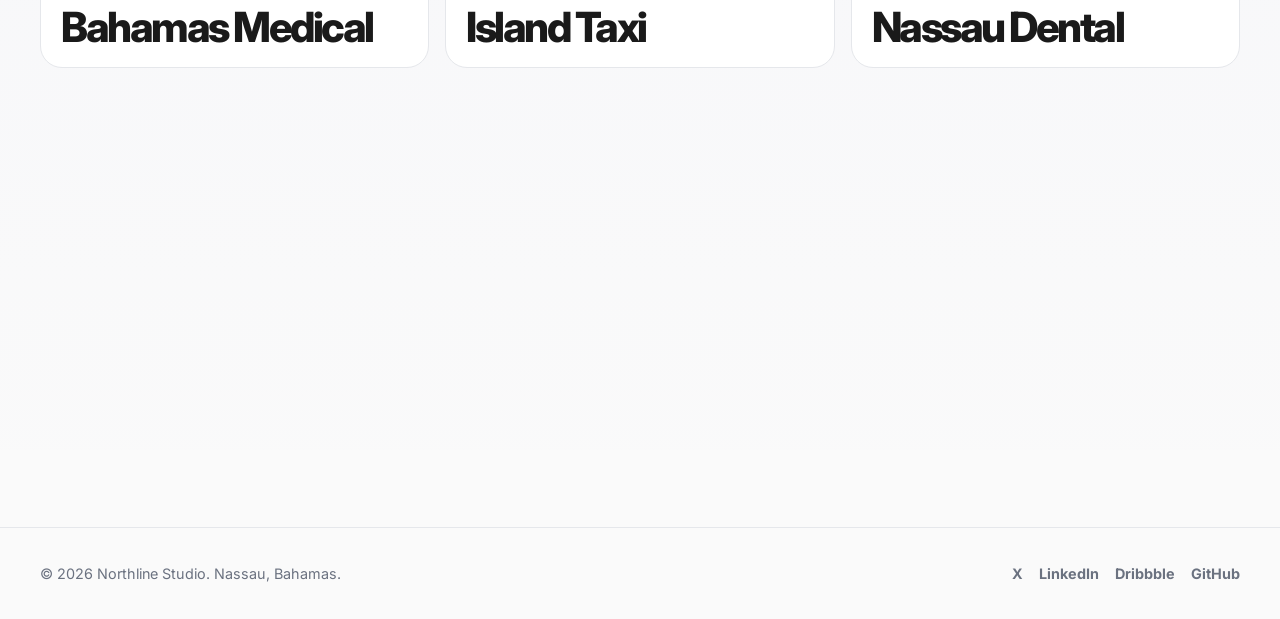
==== commit 148281b4: "Fix cases page thumbnails - wire project images to case cards" ====
--- a/cases/index.html
+++ b/cases/index.html
@@ -53,7 +53,7 @@
 
         <div class="project-grid project-grid--archive">
           <button class="case-card reveal" type="button" data-project="salas">
-            <span class="case-thumb thumb-salas" aria-hidden="true"></span>
+            <span class="case-thumb" aria-hidden="true"><img src="../images/project-orbit-studio.png" alt="" /></span>
             <span class="case-body">
               <span class="case-meta">SaaS / Dashboard</span>
               <span class="case-title">Salas &mdash; Agent Hub</span>
@@ -61,7 +61,7 @@
           </button>
 
           <button class="case-card reveal" type="button" data-project="harbor">
-            <span class="case-thumb thumb-harbor" aria-hidden="true"></span>
+            <span class="case-thumb" aria-hidden="true"><img src="../images/project-maru-rooms.png" alt="" /></span>
             <span class="case-body">
               <span class="case-meta">Restaurant / Web</span>
               <span class="case-title">Harbor Bistro</span>
@@ -69,7 +69,7 @@
           </button>
 
           <button class="case-card reveal" type="button" data-project="coral">
-            <span class="case-thumb thumb-coral" aria-hidden="true"></span>
+            <span class="case-thumb" aria-hidden="true"><img src="../images/project-atlas-supply.png" alt="" /></span>
             <span class="case-body">
               <span class="case-meta">E-Commerce / Store</span>
               <span class="case-title">Coral &amp; Clay</span>
@@ -77,7 +77,7 @@
           </button>
 
           <button class="case-card reveal" type="button" data-project="bahamasmed">
-            <span class="case-thumb thumb-bahamasmed" aria-hidden="true"></span>
+            <span class="case-thumb" aria-hidden="true"><img src="../images/project-kin-health.png" alt="" /></span>
             <span class="case-body">
               <span class="case-meta">Healthcare / Portal</span>
               <span class="case-title">Bahamas Medical</span>
@@ -85,7 +85,7 @@
           </button>
 
           <button class="case-card reveal" type="button" data-project="islandtaxi">
-            <span class="case-thumb thumb-islandtaxi" aria-hidden="true"></span>
+            <span class="case-thumb" aria-hidden="true"><img src="../images/project-northstar-fleet.png" alt="" /></span>
             <span class="case-body">
               <span class="case-meta">Mobile / Booking</span>
               <span class="case-title">Island Taxi</span>
@@ -93,7 +93,7 @@
           </button>
 
           <button class="case-card reveal" type="button" data-project="nassaudental">
-            <span class="case-thumb thumb-nassaudental" aria-hidden="true"></span>
+            <span class="case-thumb" aria-hidden="true"><img src="../images/project-lumen-ledger.png" alt="" /></span>
             <span class="case-body">
               <span class="case-meta">Medical / Service</span>
               <span class="case-title">Nassau Dental</span>
@@ -101,7 +101,7 @@
           </button>
 
           <button class="case-card reveal" type="button" data-project="palmresort">
-            <span class="case-thumb thumb-palmresort" aria-hidden="true"></span>
+            <span class="case-thumb" aria-hidden="true"><img src="../images/project-forma-house.png" alt="" /></span>
             <span class="case-body">
               <span class="case-meta">Hospitality / Web</span>
               <span class="case-title">Palm Resort</span>
@@ -109,7 +109,7 @@
           </button>
 
           <button class="case-card reveal" type="button" data-project="bayrealty">
-            <span class="case-thumb thumb-bayrealty" aria-hidden="true"></span>
+            <span class="case-thumb" aria-hidden="true"><img src="../images/project-field-signal.png" alt="" /></span>
             <span class="case-body">
               <span class="case-meta">Real Estate / Platform</span>
               <span class="case-title">Bay Realty</span>
@@ -117,7 +117,7 @@
           </button>
 
           <button class="case-card reveal" type="button" data-project="harbourlegal">
-            <span class="case-thumb thumb-harbourlegal" aria-hidden="true"></span>
+            <span class="case-thumb" aria-hidden="true"><img src="../images/project-sable-journal.png" alt="" /></span>
             <span class="case-body">
               <span class="case-meta">Legal / Web</span>
               <span class="case-title">Harbour Legal</span>
--- a/css/style.css
+++ b/css/style.css
@@ -160,10 +160,12 @@
   align-items: center;
 }
 
-.hero-grid {
-  display: grid;
-  gap: 48px;
-  align-items: end;
+.hero-content {
+  display: flex;
+  align-items: center;
+  min-height: 100svh;
+  position: relative;
+  z-index: 1;
 }
 
 .hero-copy {
@@ -175,8 +177,9 @@
   color: var(--accent);
   font-size: 0.74rem;
   font-weight: 800;
-  letter-spacing: 0.14em;
+  letter-spacing: 0.15em;
   text-transform: uppercase;
+  text-shadow: 0 0 1px rgba(88, 101, 242, 0.12);
 }
 
 .hero h1,
@@ -259,6 +262,7 @@
     linear-gradient(135deg, #1a1a1a 0%, #303030 48%, #5865f2 100%);
   box-shadow: var(--shadow);
   isolation: isolate;
+  transition: transform 0.5s var(--ease), box-shadow 0.5s var(--ease);
 }
 
 .showreel::before {
@@ -332,9 +336,15 @@
 
 .showreel:hover .play-button,
 .showreel:focus-visible .play-button {
-  transform: scale(1.06);
-  background: rgba(250, 250, 250, 0.2);
+  transform: scale(1.08);
+  background: rgba(250, 250, 250, 0.28);
+  box-shadow: 0 0 50px rgba(250, 250, 250, 0.25);
   outline: none;
+}
+
+.showreel:hover {
+  box-shadow: 0 28px 80px rgba(26, 26, 26, 0.18), 0 0 60px rgba(88, 101, 242, 0.1);
+  transform: scale(1.008);
 }
 
 .scroll-cue {
@@ -368,6 +378,15 @@
 
 .section {
   padding: 104px 0;
+  position: relative;
+}
+
+.section::before {
+  content: '';
+  position: absolute;
+  inset: 0;
+  background: linear-gradient(180deg, transparent 0%, rgba(88, 101, 242, 0.018) 50%, transparent 100%);
+  pointer-events: none;
 }
 
 .split {
@@ -481,6 +500,13 @@
   background-color: var(--soft);
   position: relative;
   overflow: hidden;
+}
+.case-thumb img {
+  position: absolute;
+  inset: 0;
+  width: 100%;
+  height: 100%;
+  object-fit: cover;
 }
 
 .case-thumb::after {
@@ -903,9 +929,7 @@
 }
 
 @media (min-width: 768px) {
-  .hero-grid {
-    grid-template-columns: minmax(0, 0.95fr) minmax(360px, 1.05fr);
-  }
+
 
   .split,
   .section-heading,
@@ -943,153 +967,154 @@
     transform: none;
   }
 }
-/* ── Thin section dividers ── */
-.section + .section {
-  border-top: 1px solid rgba(26,26,26,0.12);
-}
-.page-hero + .section {
-  border-top: 1px solid rgba(26,26,26,0.12);
-}
-
-/* ── Hero enhancement ── */
-.hero {
-  background: linear-gradient(180deg, #fafafa 0%, #f0f0f0 100%);
-}
-
-/* ── Services Grid ── */
-.services-grid {
-  display: grid;
-  grid-template-columns: repeat(3, 1fr);
-  gap: 2rem;
-  margin-top: 3rem;
-}
-@media (max-width: 768px) {
-  .services-grid {
-    grid-template-columns: 1fr;
-  }
-}
-.service-card {
-  background: var(--white);
-  border: 1px solid var(--line);
-  border-radius: var(--radius);
-  padding: 2rem;
-  transition: box-shadow 0.3s var(--ease), transform 0.3s var(--ease);
-}
-.service-card:hover {
-  box-shadow: var(--shadow);
-  transform: translateY(-2px);
-}
-.service-card .eyebrow {
-  color: var(--accent);
-  margin-bottom: 0.5rem;
-}
-.service-card h3 {
-  font-size: 1.25rem;
-  margin: 0 0 1rem;
-}
-.service-card p {
-  font-size: 0.9rem;
-  line-height: 1.6;
-  color: var(--muted);
-  margin: 0 0 1.25rem;
-}
-.pricing-item {
-  display: flex;
-  justify-content: space-between;
-  align-items: center;
-  padding: 0.5rem 0;
-  border-bottom: 1px solid var(--line);
-  font-size: 0.85rem;
-}
-.pricing-item:last-child {
-  border-bottom: none;
-}
-.pricing-item span:last-child {
-  font-weight: 600;
-  color: var(--text);
-}
-.service-card .note {
-  display: block;
-  font-size: 0.8rem;
-  color: var(--muted);
-  font-style: italic;
-  margin-top: 0.75rem;
-}
-
-/* ── Process Timeline ── */
-.timeline {
-  display: grid;
-  grid-template-columns: repeat(5, 1fr);
-  gap: 1.5rem;
-  position: relative;
-  margin-top: 3rem;
-}
-.timeline::before {
-  content: '';
-  position: absolute;
-  top: 1.5rem;
-  left: 10%;
-  right: 10%;
-  height: 2px;
-  background: var(--text);
-  opacity: 0.15;
-}
-.timeline-step {
-  position: relative;
-  padding-top: 3.5rem;
-}
-.timeline-step::before {
-  content: attr(data-step);
-  position: absolute;
-  top: 0;
-  left: 0;
-  width: 2.5rem;
-  height: 2.5rem;
-  border-radius: 50%;
-  background: var(--text);
-  color: var(--bg);
-  display: flex;
-  align-items: center;
-  justify-content: center;
-  font-size: 0.8rem;
-  font-weight: 700;
-}
-.timeline-step h3 {
-  font-size: 1rem;
-  margin: 0 0 0.25rem;
-}
-.timeline-step .step-days {
-  font-size: 0.75rem;
-  color: var(--accent);
-  font-weight: 600;
-  display: block;
-  margin-bottom: 0.5rem;
-}
-.timeline-step p {
-  font-size: 0.85rem;
-  color: var(--muted);
-  line-height: 1.5;
-  margin: 0;
-}
-@media (max-width: 768px) {
-  .timeline {
-    grid-template-columns: 1fr;
-    gap: 0;
-  }
-  .timeline::before {
-    left: 1.25rem;
-    right: auto;
-    width: 2px;
-    height: 85%;
-  }
-  .timeline-step {
-    padding: 0 0 2rem 4rem;
-  }
-  .timeline-step::before {
-    left: 0;
-    top: 0;
-  }
-}
+/* -- Hero background image -- */
+.hero-bg {
+  background-image: url('../images/hero-visual.png');
+  background-size: cover;
+  background-position: center;
+  position: relative;
+}
+.hero-overlay {
+  position: absolute;
+  inset: 0;
+  background: linear-gradient(90deg, rgba(250,250,250,0.92) 0%, rgba(250,250,250,0.6) 50%, rgba(250,250,250,0.3) 100%);
+  pointer-events: none;
+}
+
+/* ── Services Grid ── */
+.services-grid {
+  display: grid;
+  grid-template-columns: repeat(3, 1fr);
+  gap: 2rem;
+  margin-top: 3rem;
+}
+@media (max-width: 768px) {
+  .services-grid {
+    grid-template-columns: 1fr;
+  }
+}
+.service-card {
+  background: var(--white);
+  border: 1px solid var(--line);
+  border-radius: var(--radius);
+  padding: 2rem;
+  transition: box-shadow 0.3s var(--ease), transform 0.3s var(--ease);
+}
+.service-card:hover {
+  box-shadow: var(--shadow);
+  transform: translateY(-2px);
+}
+.service-card .eyebrow {
+  color: var(--accent);
+  margin-bottom: 0.5rem;
+}
+.service-card h3 {
+  font-size: 1.25rem;
+  margin: 0 0 1rem;
+}
+.service-card p {
+  font-size: 0.9rem;
+  line-height: 1.6;
+  color: var(--muted);
+  margin: 0 0 1.25rem;
+}
+.pricing-item {
+  display: flex;
+  justify-content: space-between;
+  align-items: center;
+  padding: 0.5rem 0;
+  border-bottom: 1px solid var(--line);
+  font-size: 0.85rem;
+}
+.pricing-item:last-child {
+  border-bottom: none;
+}
+.pricing-item span:last-child {
+  font-weight: 600;
+  color: var(--text);
+}
+.service-card .note {
+  display: block;
+  font-size: 0.8rem;
+  color: var(--muted);
+  font-style: italic;
+  margin-top: 0.75rem;
+}
+
+/* ── Process Timeline ── */
+.timeline {
+  display: grid;
+  grid-template-columns: repeat(5, 1fr);
+  gap: 1.5rem;
+  position: relative;
+  margin-top: 3rem;
+}
+.timeline::before {
+  content: '';
+  position: absolute;
+  top: 1.5rem;
+  left: 10%;
+  right: 10%;
+  height: 2px;
+  background: var(--text);
+  opacity: 0.15;
+}
+.timeline-step {
+  position: relative;
+  padding-top: 3.5rem;
+}
+.timeline-step::before {
+  content: attr(data-step);
+  position: absolute;
+  top: 0;
+  left: 0;
+  width: 2.5rem;
+  height: 2.5rem;
+  border-radius: 50%;
+  background: var(--text);
+  color: var(--bg);
+  display: flex;
+  align-items: center;
+  justify-content: center;
+  font-size: 0.8rem;
+  font-weight: 700;
+}
+.timeline-step h3 {
+  font-size: 1rem;
+  margin: 0 0 0.25rem;
+}
+.timeline-step .step-days {
+  font-size: 0.75rem;
+  color: var(--accent);
+  font-weight: 600;
+  display: block;
+  margin-bottom: 0.5rem;
+}
+.timeline-step p {
+  font-size: 0.85rem;
+  color: var(--muted);
+  line-height: 1.5;
+  margin: 0;
+}
+@media (max-width: 768px) {
+  .timeline {
+    grid-template-columns: 1fr;
+    gap: 0;
+  }
+  .timeline::before {
+    left: 1.25rem;
+    right: auto;
+    width: 2px;
+    height: 85%;
+  }
+  .timeline-step {
+    padding: 0 0 2rem 4rem;
+  }
+  .timeline-step::before {
+    left: 0;
+    top: 0;
+  }
+}
 
 
 /* -- Hamburger mobile nav -- */
@@ -1147,14 +1172,6 @@
   }
 }
 
-/* -- Thin section dividers (mobile fix) -- */
-.section + .section {
-  border-top: 1px solid rgba(26,26,26,0.12);
-}
-.page-hero + .section {
-  border-top: 1px solid rgba(26,26,26,0.12);
-}
-
 /* -- Pricing page -- */
 .pricing-category {
   margin-bottom: 80px;
@@ -1251,4 +1268,118 @@
   margin: 0 auto 28px;
   color: var(--muted);
 }
-
+
+/* -- Showcase Carousel -- */
+.showcase {
+  padding: 80px 0 60px;
+  overflow: hidden;
+  border-top: 1px solid rgba(26,26,26,0.12);
+}
+.showcase-head {
+  margin-bottom: 40px;
+}
+.showcase-head h2 {
+  font-size: clamp(1.6rem, 5vw, 3.2rem);
+  margin: 0;
+  letter-spacing: -0.06em;
+}
+.showcase-track-wrapper {
+  overflow: hidden;
+  mask-image: linear-gradient(to right, transparent, black 5%, black 95%, transparent);
+  -webkit-mask-image: linear-gradient(to right, transparent, black 5%, black 95%, transparent);
+}
+.showcase-track {
+  display: flex;
+  gap: 20px;
+  width: max-content;
+  animation: carousel-scroll 40s linear infinite;
+}
+.showcase-track:hover {
+  animation-play-state: paused;
+}
+.showcase-card {
+  width: 280px;
+  min-height: 200px;
+  border-radius: var(--radius);
+  display: flex;
+  flex-direction: column;
+  justify-content: flex-end;
+  position: relative;
+  overflow: hidden;
+  flex-shrink: 0;
+  transition: transform 0.3s var(--ease);
+}
+.showcase-card img {
+  position: absolute;
+  inset: 0;
+  width: 100%;
+  height: 100%;
+  object-fit: cover;
+  pointer-events: none;
+}
+.showcase-card:hover {
+  transform: translateY(-6px);
+}
+.showcase-card img {
+  position: absolute;
+  inset: 0;
+  width: 100%;
+  height: 100%;
+  object-fit: cover;
+  z-index: 0;
+}
+.showcase-card::after {
+  content: '';
+  position: absolute;
+  inset: 0;
+  background: linear-gradient(to top, rgba(0,0,0,0.4), transparent 50%);
+  pointer-events: none;
+}
+.showcase-label {
+  position: relative;
+  z-index: 1;
+  color: rgba(250,250,250,0.9);
+  font-size: 0.7rem;
+  font-weight: 800;
+  letter-spacing: 0.12em;
+  text-transform: uppercase;
+  margin-bottom: 6px;
+  padding: 0 24px;
+  text-shadow: 0 1px 4px rgba(0,0,0,0.3);
+}
+.showcase-name {
+  position: relative;
+  z-index: 1;
+  color: var(--white);
+  font-size: 1.3rem;
+  font-weight: 800;
+  letter-spacing: -0.04em;
+  line-height: 1.1;
+  padding: 0 24px 24px;
+  text-shadow: 0 1px 4px rgba(0,0,0,0.3);
+}
+@keyframes carousel-scroll {
+  0% { transform: translateX(0); }
+  100% { transform: translateX(-50%); }
+}
+
+@media (max-width: 640px) {
+  .showcase {
+    padding: 60px 0 40px;
+  }
+  .showcase-card {
+    width: 200px;
+    min-height: 150px;
+    padding: 18px;
+  }
+  .showcase-name {
+    font-size: 1.1rem;
+  }
+  .showcase-track {
+    animation-duration: 25s;
+  }
+}
+
+
+
+
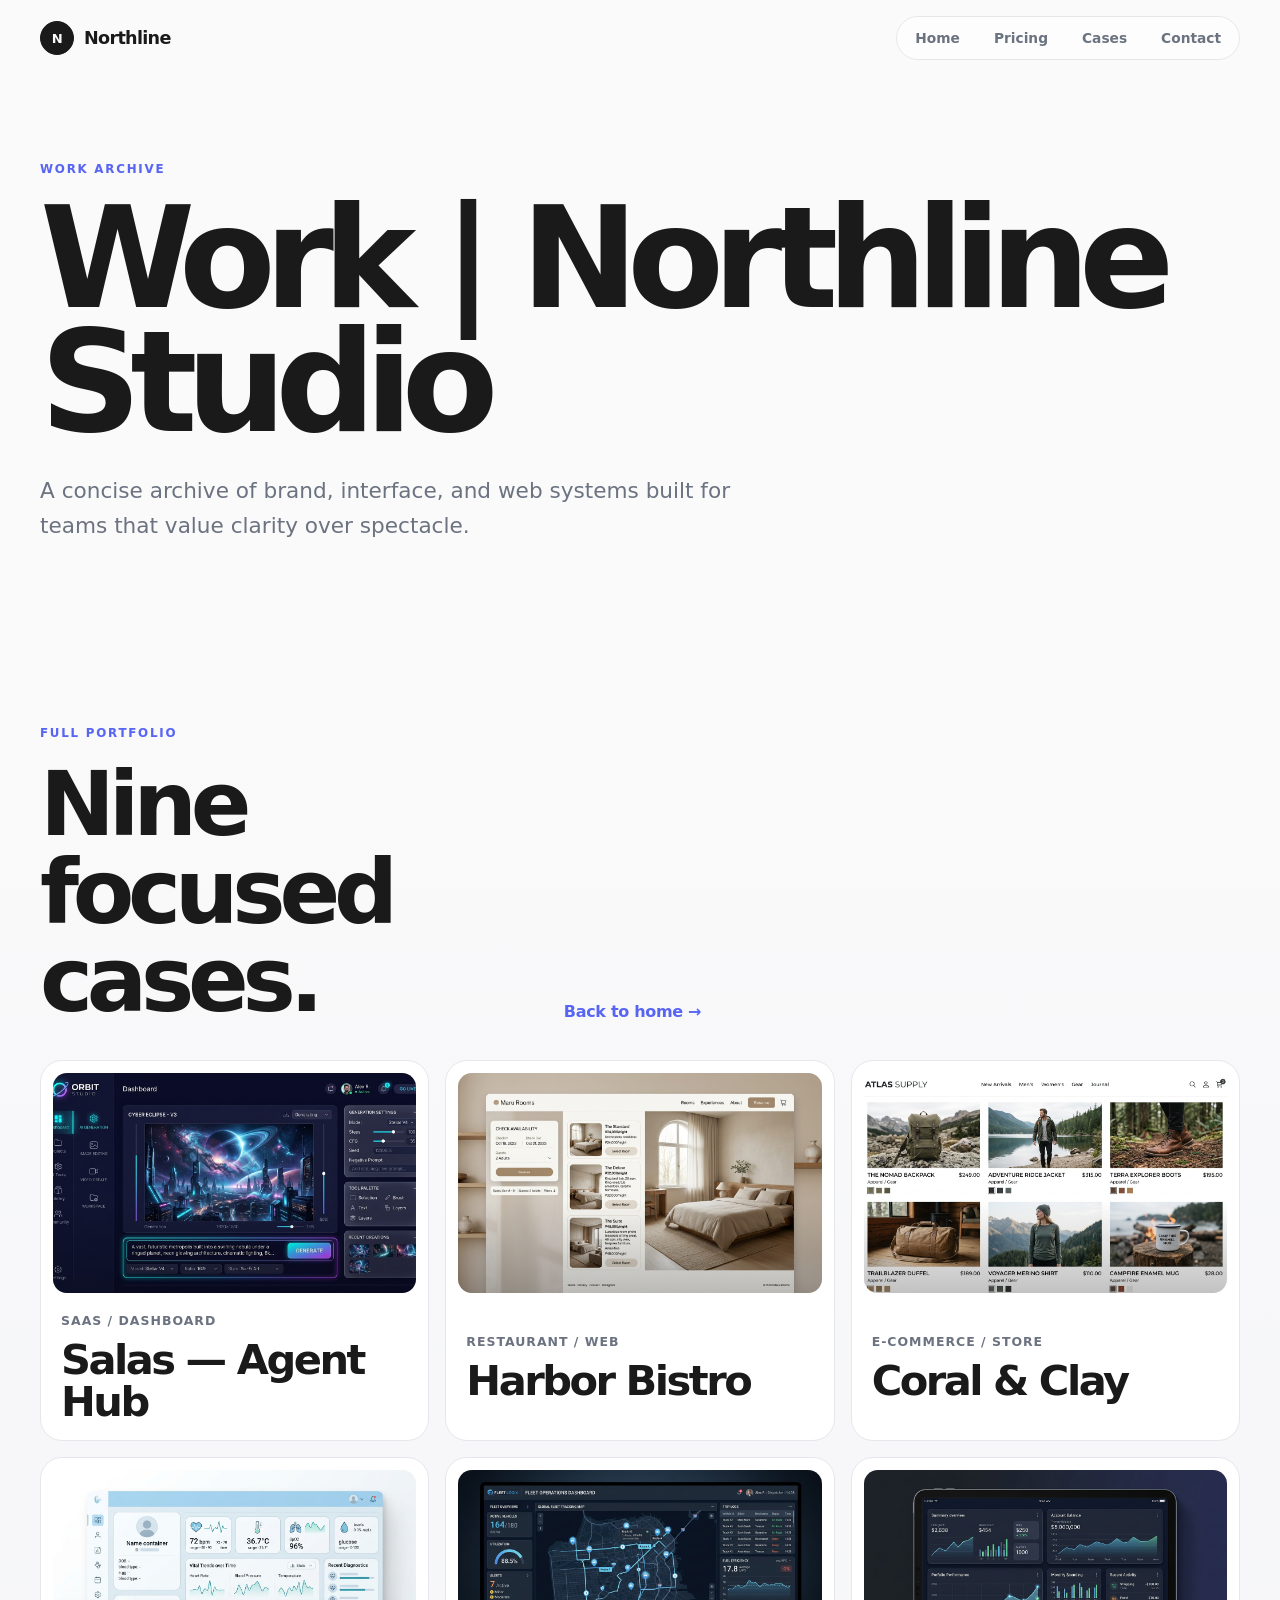
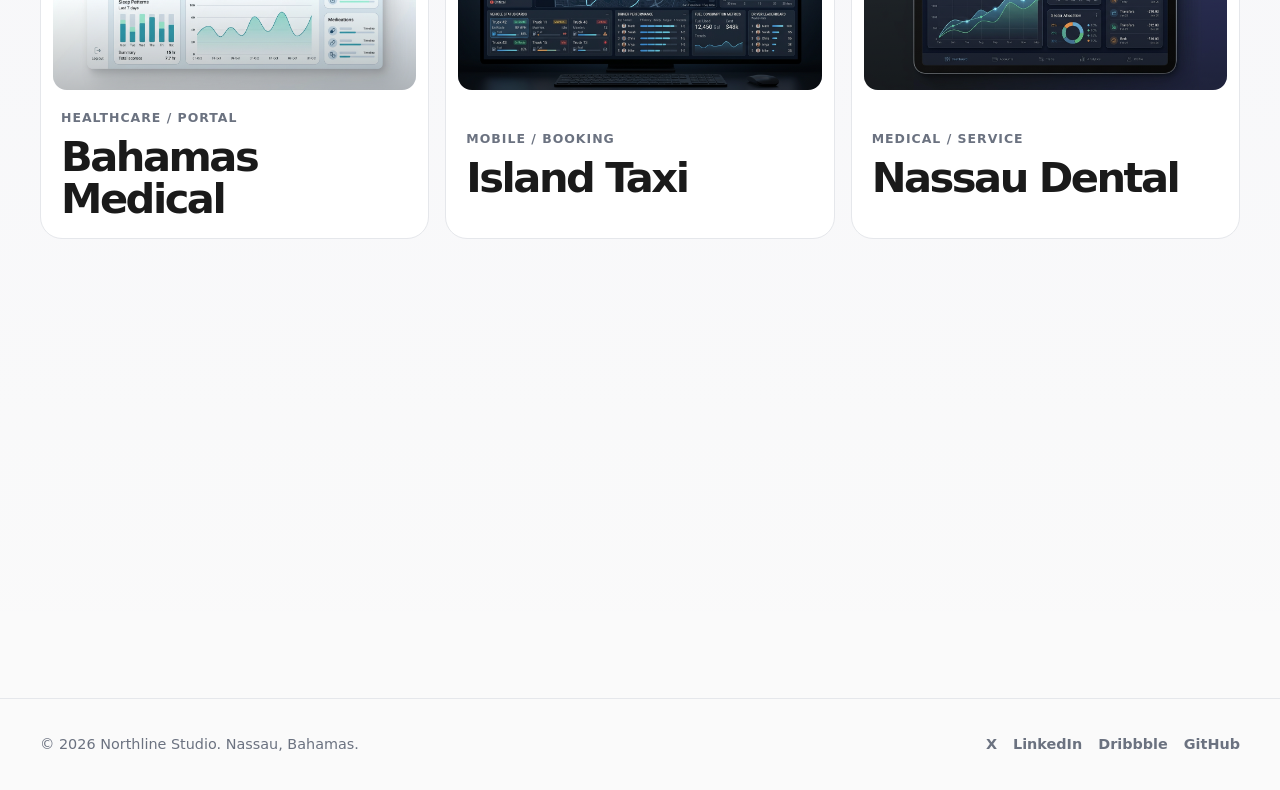
==== commit 4882d7f6: "Copywriter + security agent test: new hero copy, CSP headers on all pages, intake form calculator" ====
--- a/cases/index.html
+++ b/cases/index.html
@@ -5,7 +5,9 @@
   <meta name="viewport" content="width=device-width, initial-scale=1.0" />
   <title>Work | Northline Studio</title>
   <meta name="description" content="Selected portfolio cases from Northline Studio, a minimal digital product design studio." />
+  <meta http-equiv="Content-Security-Policy" content="default-src &apos;self&apos;; script-src &apos;self&apos;; style-src &apos;self&apos; https://fonts.googleapis.com &apos;unsafe-inline&apos;; img-src &apos;self&apos; data:; font-src &apos;self&apos; https://fonts.gstatic.com; connect-src &apos;self&apos;; form-action &apos;self&apos;; frame-ancestors &apos;none&apos;; base-uri &apos;self&apos;;" />
   <link rel="preconnect" href="https://fonts.googleapis.com" />
+  <meta http-equiv="Content-Security-Policy" content="default-src &apos;self&apos;; script-src &apos;self&apos;; style-src &apos;self&apos; https://fonts.googleapis.com &apos;unsafe-inline&apos;; img-src &apos;self&apos; data:; font-src &apos;self&apos; https://fonts.gstatic.com; connect-src &apos;self&apos;; form-action &apos;self&apos;; frame-ancestors &apos;none&apos;; base-uri &apos;self&apos;;" />
   <link rel="preconnect" href="https://fonts.gstatic.com" crossorigin />
   <link href="https://fonts.googleapis.com/css2?family=Inter:wght@300;400;500;600;700;800&display=swap" rel="stylesheet" />
   <link rel="stylesheet" href="../css/style.css" />
@@ -167,3 +169,4 @@
   <script src="../js/main.js" defer></script>
 </body>
 </html>
+
--- a/css/style.css
+++ b/css/style.css
@@ -899,6 +899,181 @@
 .reveal.is-visible {
   opacity: 1;
   transform: translateY(0);
+}
+
+/* ── Intake form — radio cards, check cards, estimate ── */
+
+.intake-form {
+  display: grid;
+  gap: 20px;
+  padding: 24px;
+}
+
+.intake-form select {
+  width: 100%;
+  border: 1px solid var(--line);
+  border-radius: 16px;
+  background: var(--bg);
+  color: var(--text);
+  padding: 15px 16px;
+  outline: none;
+  font: inherit;
+  cursor: pointer;
+  transition: border-color 180ms ease, box-shadow 180ms ease, background 180ms ease;
+  appearance: none;
+  background-image: url("data:image/svg+xml,%3Csvg xmlns='http://www.w3.org/2000/svg' width='12' height='8'%3E%3Cpath d='M1 1l5 5 5-5' stroke='%235865f2' stroke-width='2' fill='none' stroke-linecap='round'/%3E%3C/svg%3E");
+  background-repeat: no-repeat;
+  background-position: right 16px center;
+  background-size: 14px;
+}
+
+.intake-form select:focus {
+  border-color: var(--accent);
+  box-shadow: 0 0 0 4px rgba(88, 101, 242, 0.12);
+  background-color: var(--white);
+}
+
+.radio-group {
+  display: grid;
+  gap: 10px;
+}
+
+.radio-card {
+  display: block;
+  cursor: pointer;
+}
+
+.radio-card input {
+  position: absolute;
+  opacity: 0;
+  pointer-events: none;
+}
+
+.radio-card-content {
+  display: grid;
+  grid-template-columns: 1fr auto;
+  gap: 4px 18px;
+  padding: 14px 16px;
+  border: 1px solid var(--line);
+  border-radius: 14px;
+  transition: border-color 180ms ease, box-shadow 180ms ease, background 180ms ease;
+}
+
+.radio-card input:checked + .radio-card-content {
+  border-color: var(--accent);
+  box-shadow: 0 0 0 2px rgba(88, 101, 242, 0.2);
+  background: rgba(88, 101, 242, 0.04);
+}
+
+.radio-card-content strong {
+  grid-column: 1;
+  font-size: 0.95rem;
+}
+
+.radio-desc {
+  grid-column: 1;
+  font-size: 0.82rem;
+  color: var(--muted);
+}
+
+.radio-price {
+  grid-column: 2;
+  grid-row: 1 / span 2;
+  align-self: center;
+  font-size: 1.1rem;
+  font-weight: 800;
+  color: var(--accent);
+  white-space: nowrap;
+}
+
+.checkbox-group {
+  display: grid;
+  gap: 10px;
+}
+
+.check-card {
+  display: block;
+  cursor: pointer;
+}
+
+.check-card input {
+  position: absolute;
+  opacity: 0;
+  pointer-events: none;
+}
+
+.check-card-content {
+  display: grid;
+  grid-template-columns: 1fr auto;
+  gap: 2px 18px;
+  padding: 14px 16px;
+  border: 1px solid var(--line);
+  border-radius: 14px;
+  transition: border-color 180ms ease, background 180ms ease;
+}
+
+.check-card input:checked + .check-card-content {
+  border-color: var(--accent);
+  background: rgba(88, 101, 242, 0.04);
+}
+
+.check-card-content strong {
+  grid-column: 1;
+  font-size: 0.92rem;
+}
+
+.check-desc {
+  grid-column: 1;
+  font-size: 0.8rem;
+  color: var(--muted);
+}
+
+.check-price {
+  grid-column: 2;
+  grid-row: 1 / span 2;
+  align-self: center;
+  font-size: 0.85rem;
+  font-weight: 700;
+  color: var(--accent);
+  white-space: nowrap;
+}
+
+.estimate-card {
+  padding: 18px 20px;
+  border: 2px solid var(--accent);
+  border-radius: 16px;
+  background: rgba(88, 101, 242, 0.06);
+  text-align: center;
+}
+
+.estimate-label {
+  font-size: 0.72rem;
+  font-weight: 800;
+  letter-spacing: 0.1em;
+  text-transform: uppercase;
+  color: var(--muted);
+  margin: 0 0 6px;
+}
+
+.estimate-amount {
+  font-size: 2.6rem;
+  font-weight: 800;
+  letter-spacing: -0.04em;
+  color: var(--text);
+  margin: 0;
+}
+
+.estimate-breakdown {
+  font-size: 0.85rem;
+  color: var(--muted);
+  margin: 4px 0 0;
+}
+
+.estimate-note {
+  font-size: 0.72rem;
+  color: var(--muted);
+  margin: 10px 0 0;
+  opacity: 0.7;
 }
 
 @media (min-width: 560px) {
